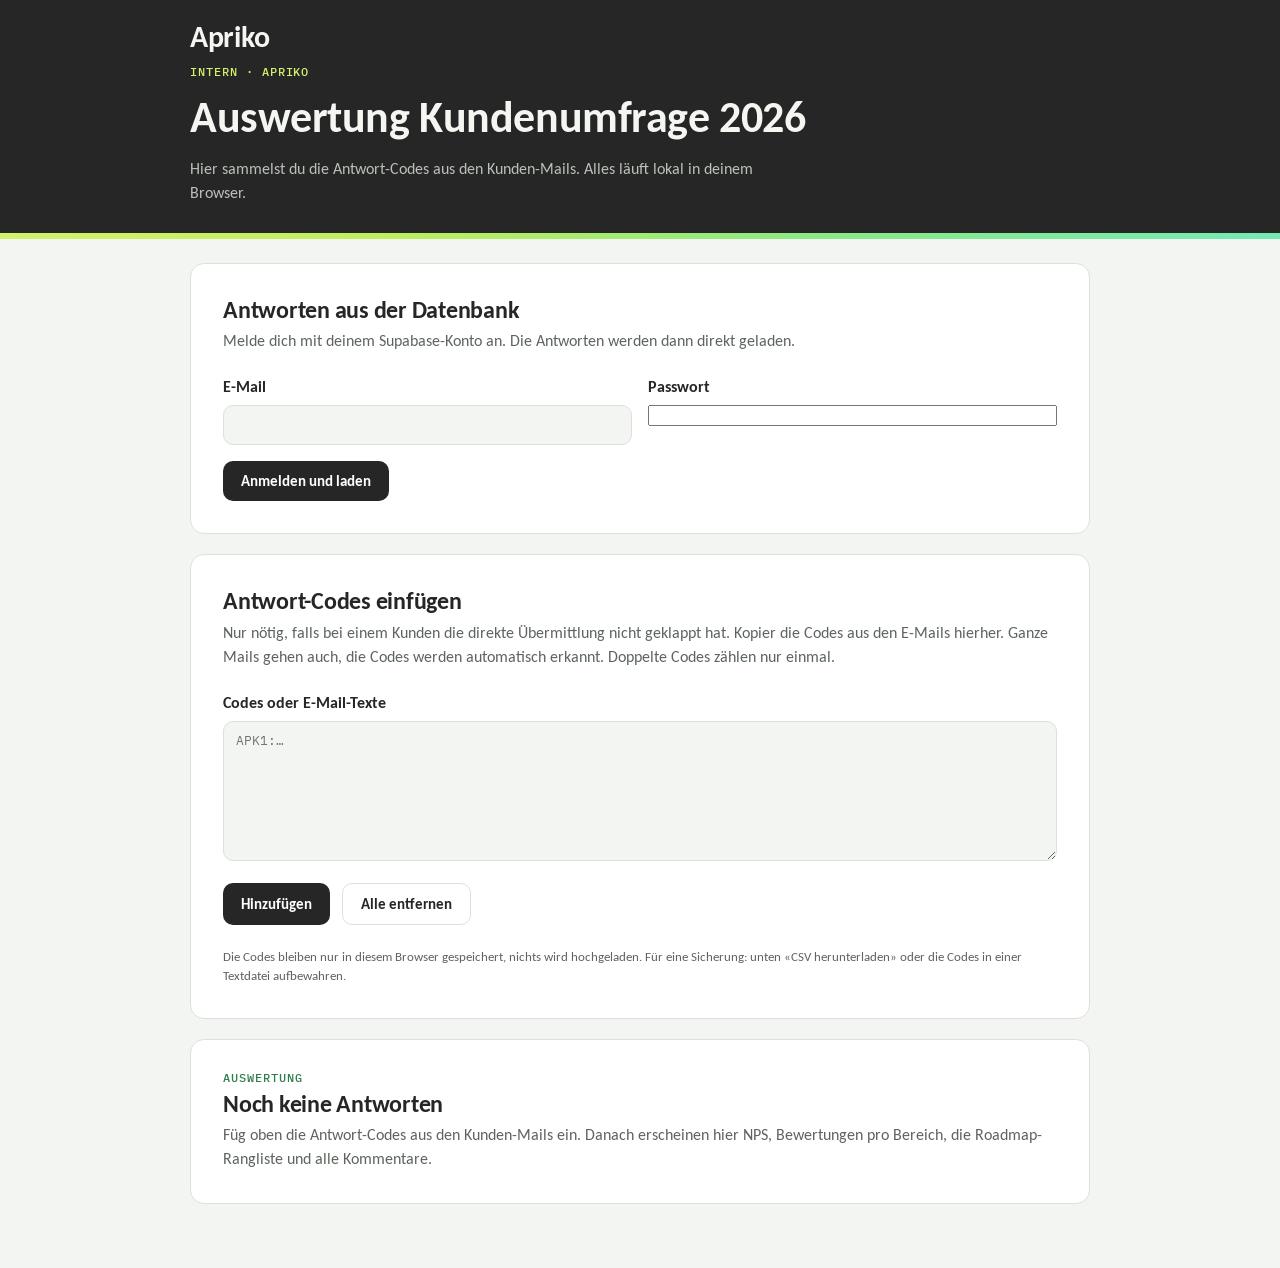
==== auswertung.html @ d64c7915 "Add files via upload" ====
<!doctype html>
<html lang="de-CH">
<head>
<meta charset="utf-8">
<meta name="viewport" content="width=device-width,initial-scale=1,viewport-fit=cover">
<meta name="robots" content="noindex">
<title>Auswertung Kundenumfrage 2026</title>
<link rel="preconnect" href="https://fonts.googleapis.com">
<link rel="stylesheet" href="https://fonts.googleapis.com/css2?family=Carlito:wght@400;700&family=IBM+Plex+Mono:wght@500&display=swap">
<link rel="stylesheet" href="style.css">
<style>
table.answers td{vertical-align:middle}
table.answers td.act{white-space:nowrap;text-align:right}
.btn.small{padding:5px 10px;font-size:13px}
.confirm{font-size:13px}
</style>
</head>
<body>
  <header class="brandbar"><div class="inner">
    <img class="logo" src="logo.png" alt="Apriko" onerror="this.hidden=true;this.nextElementSibling.hidden=false"><span class="wordmark" hidden>Apriko</span>
    <span class="eyebrow">Intern · Apriko</span>
    <h1>Auswertung Kundenumfrage 2026</h1>
    <p>Hier sammelst du die Antwort-Codes aus den Kunden-Mails. Alles läuft lokal in deinem Browser.</p>
  </div></header>
<div class="wrap">
  <div class="panel" id="dbPanel">
    <div class="panel-head"><h2>Antworten aus der Datenbank</h2>
      <p class="muted" id="dbHint">Melde dich mit deinem Supabase-Konto an. Die Antworten werden dann direkt geladen.</p></div>
    <form id="loginForm" class="grid2" autocomplete="on">
      <div class="field"><label for="lmail">E-Mail</label><input type="email" id="lmail" autocomplete="username" required></div>
      <div class="field"><label for="lpass">Passwort</label><input type="password" id="lpass" autocomplete="current-password" required></div>
      <div class="nav" style="justify-content:flex-start;grid-column:1/-1"><button type="submit" class="btn primary" id="loginBtn">Anmelden und laden</button><span class="note" id="dbInfo"></span></div>
    </form>
    <div class="nav" id="dbBar" style="justify-content:flex-start" hidden><button type="button" class="btn primary" id="dbReload">Neu laden</button><button type="button" class="btn ghost" id="dbLogout">Abmelden</button><span class="note" id="dbInfo2"></span></div>
  </div>
  <div class="panel">
    <div class="panel-head"><h2>Antwort-Codes einfügen</h2>
      <p class="muted">Nur nötig, falls bei einem Kunden die direkte Übermittlung nicht geklappt hat. Kopier die Codes aus den E-Mails hierher. Ganze Mails gehen auch, die Codes werden automatisch erkannt. Doppelte Codes zählen nur einmal.</p></div>
    <div class="field"><label for="codes">Codes oder E-Mail-Texte</label><textarea id="codes" style="min-height:140px;font-family:var(--f-mono);font-size:13px" placeholder="APK1:…"></textarea></div>
    <div class="nav" style="justify-content:flex-start"><button type="button" class="btn primary" id="addCodes">Hinzufügen</button><button type="button" class="btn ghost" id="clearCodes">Alle entfernen</button><span class="note" id="fileInfo"></span></div>
    <div id="confirmClear" class="msg err" hidden><b>Alle gespeicherten Codes aus diesem Browser entfernen?</b><div class="nav" style="justify-content:flex-start"><button type="button" class="btn primary" id="clearYes">Ja, entfernen</button><button type="button" class="btn ghost" id="clearNo">Abbrechen</button></div></div>
    <p class="note">Die Codes bleiben nur in diesem Browser gespeichert, nichts wird hochgeladen. Für eine Sicherung: unten «CSV herunterladen» oder die Codes in einer Textdatei aufbewahren.</p>
  </div>
  <section id="results" class="wrap"></section>
</div>
<script src="code.js"></script>
<script src="fragen.js"></script>
<script>
(function(){
"use strict";
const esc = s => String(s==null?"":s).replace(/[&<>"]/g,c=>({"&":"&amp;","<":"&lt;",">":"&gt;",'"':"&quot;"}[c]));
/* ---------- Auswertung (nur Inhaber) ---------- */
const results = document.getElementById("results");
function avg(arr){ const v = arr.filter(x=>x!=null&&x!=="na"&&x!=="").map(Number); return v.length? v.reduce((a,b)=>a+b,0)/v.length : null; }
function color(v,max){ const r=v/max; return r>=.75?"var(--good)":r>=.55?"var(--warn)":"var(--bad)"; }
let latest = [];
function renderResults(){
  const R = latest, n = R.length;
  if(!n){ results.innerHTML = `<div class="panel"><div class="panel-head"><span class="eyebrow">Auswertung</span><h2>Noch keine Antworten</h2><p class="muted">Füg oben die Antwort-Codes aus den Kunden-Mails ein. Danach erscheinen hier NPS, Bewertungen pro Bereich, die Roadmap-Rangliste und alle Kommentare.</p></div></div>`; return; }
  const nps = R.map(r=>r.answers.nps).filter(x=>x!=null).map(Number);
  const pro = nps.filter(x=>x>=9).length, det = nps.filter(x=>x<=6).length;
  const npsScore = nps.length? Math.round((pro-det)/nps.length*100) : null;
  const gt = avg(R.map(r=>r.answers.g_total));
  const cb = R.filter(r=>r.answers.callback).length;
  let html = `<div class="kpis">
    <div class="kpi"><span>Antworten</span><b>${n}</b></div>
    <div class="kpi"><span>NPS (−100 bis +100)</span><b>${npsScore==null?'–':(npsScore>0?'+':'')+npsScore}</b></div>
    <div class="kpi"><span>Gesamtzufriedenheit Ø</span><b>${gt==null?'–':gt.toFixed(1)}</b></div>
    <div class="kpi"><span>Gesprächswunsch</span><b>${cb}</b></div></div>`;
  SECTIONS.filter(s=>s.items).forEach(s=>{
    html += `<div class="panel"><div class="panel-head"><span class="eyebrow">Bewertung 1–5</span><h2>${esc(s.title)}</h2></div><div>`;
    s.items.forEach(([k,l])=>{ const vals = R.map(r=>r.answers[k]); const a = avg(vals); const cnt = vals.filter(x=>x&&x!=="na").length;
      html += `<div class="hbar"><span>${esc(l)} <span class="muted">(${cnt})</span></span><span class="track"><i style="width:${a?((a-1)/4*100).toFixed(0):0}%;background:${a?color(a,5):'transparent'}"></i></span><span class="v">${a==null?'–':a.toFixed(1)}</span></div>`; });
    const cs = R.filter(r=>r.answers["c_"+s.id]);
    html += `</div>${cs.length?`<div><h3>Kommentare</h3>${cs.map(r=>`<div class="comment"><div class="who">${esc(r.answers.firma||'anonym')} · ${esc(r.answers.rolle||'')}</div>${esc(r.answers["c_"+s.id])}</div>`).join("")}</div>`:''}</div>`;
  });
  // Entwicklungsfortschritt 2026
  const fs = {}; R.forEach(r=>{ const v = r.answers.g_fortschritt; if(v) fs[v]=(fs[v]||0)+1; });
  const fsN = Object.values(fs).reduce((a,b)=>a+b,0);
  const fsTxt = R.filter(r=>r.answers.g_fortschritt_txt);
  html += `<div class="panel"><div class="panel-head"><span class="eyebrow">Wahrnehmung</span><h2>Entwicklungsfortschritte 2026 bemerkt?</h2><p class="note">${fsN} Antworten</p></div><div>${
    FORTSCHRITT.map(o=>{ const c = fs[o]||0; return `<div class="hbar"><span>${esc(o)}</span><span class="track"><i style="width:${fsN?(c/fsN*100).toFixed(0):0}%;background:var(--accent)"></i></span><span class="v">${c}</span></div>`; }).join("")}</div>
    ${fsTxt.length?`<div><h3>Kommentare</h3>${fsTxt.map(r=>`<div class="comment"><div class="who">${esc(r.answers.firma||'anonym')} · ${esc(r.answers.g_fortschritt||'')}</div>${esc(r.answers.g_fortschritt_txt)}</div>`).join("")}</div>`:''}</div>`;
  // Workshop-Anmeldungen
  if(typeof WS_TERMINE!=="undefined" && WS_TERMINE.length){
    const wsDates = WS_TERMINE.slice(0, Math.max(0, WS_TERMINE.length-2));
    const reg = R.filter(r=>wsDates.includes(r.answers.ws_termin));
    const later = R.filter(r=>r.answers.ws_termin && r.answers.ws_termin===WS_TERMINE[WS_TERMINE.length-2] && wsDates.length < WS_TERMINE.length-1);
    const persons = d=>R.filter(r=>r.answers.ws_termin===d).reduce((a,r)=>a+(parseInt(r.answers.ws_anzahl,10)||1),0);
    html += `<div class="panel"><div class="panel-head"><span class="eyebrow">Workshop</span><h2>Anmeldungen KI-/API-Workshop</h2><p class="note">${reg.length} Anmeldungen · ${wsDates.reduce((a,d)=>a+persons(d),0)} Personen</p></div>
      <div class="kpis" style="grid-template-columns:repeat(${Math.max(1,wsDates.length)},1fr)">${wsDates.map(d=>`<div class="kpi"><span>${esc(d)}</span><b>${persons(d)}</b><span>Personen aus ${R.filter(r=>r.answers.ws_termin===d).length} Anmeldung(en)</span></div>`).join("")}</div>
      ${reg.length?`<div class="tablewrap"><table><thead><tr><th>Termin</th><th>Name</th><th>E-Mail</th><th>Firma</th><th>Pers.</th></tr></thead><tbody>${
        reg.map(r=>`<tr><td>${esc(r.answers.ws_termin)}</td><td>${esc(r.answers.ws_name||'')}</td><td style="user-select:all">${esc(r.answers.ws_mail||'')}</td><td>${esc(r.answers.firma||'anonym')}</td><td>${esc(r.answers.ws_anzahl||'1')}</td></tr>`).join("")}</tbody></table></div>`:'<p class="muted">Noch keine Anmeldungen.</p>'}
      ${later.length?`<div><h3>Möchten über weitere Termine informiert werden (${later.length})</h3>${later.map(r=>`<div class="comment"><div class="who">${esc(r.answers.firma||'anonym')}</div>${esc(r.answers.ws_name||'')} · ${esc(r.answers.ws_mail||'')}</div>`).join("")}</div>`:''}
      ${reg.length?`<div class="nav" style="justify-content:flex-start"><button type="button" class="btn ghost" id="wsCopy">E-Mail-Adressen kopieren</button><span class="note" id="wsNote"></span></div>`:''}</div>`;
  }
  // API-Nutzung
  const ap = {}; R.forEach(r=>{ const v = r.answers.api; if(v) ap[v]=(ap[v]||0)+1; });
  const apN = Object.values(ap).reduce((a,b)=>a+b,0);
  const apTxt = R.filter(r=>r.answers.api_txt);
  const leads = R.filter(r=>API_LEAD && r.answers.api===API_LEAD);
  if(API_OPTIONS.length) html += `<div class="panel"><div class="panel-head"><span class="eyebrow">Integrationen</span><h2>API: bekannt und genutzt?</h2><p class="note">${apN} Antworten</p></div><div>${
    API_OPTIONS.map(o=>{ const c = ap[o]||0; return `<div class="hbar"><span>${esc(o)}</span><span class="track"><i style="width:${apN?(c/apN*100).toFixed(0):0}%;background:var(--accent)"></i></span><span class="v">${c}</span></div>`; }).join("")}</div>
    ${leads.length?`<div><h3>Möchten kontaktiert werden (${leads.length})</h3>${leads.map(r=>`<div class="comment"><div class="who">${esc(r.answers.firma||'anonym')} · ${esc(r.answers.rolle||'')}</div>${esc(r.answers.api_txt||'(keine Systeme genannt)')}${r.answers.kname||r.answers.kmail?` · Kontakt: ${esc(r.answers.kname||'')} ${esc(r.answers.kmail||'')}`:''}</div>`).join("")}</div>`:''}
    ${apTxt.length?`<div><h3>Gewünschte Anbindungen</h3>${apTxt.map(r=>`<div class="comment"><div class="who">${esc(r.answers.firma||'anonym')} · ${esc(r.answers.api||'')}</div>${esc(r.answers.api_txt)}</div>`).join("")}</div>`:''}</div>`;
  // Roadmap: Platz 1 = 3, Platz 2 = 2, Platz 3 = 1 Punkt
  const score = {}, votes = {}, own = [];
  R.forEach(r=>(r.roadmap||[]).forEach(x=>{ if(x.own){ own.push({t:x.title,f:r.answers.firma,rank:x.rank}); return; }
    score[x.title]=(score[x.title]||0)+Math.max(1,4-x.rank); votes[x.title]=(votes[x.title]||0)+1; }));
  const ranked = Object.entries(score).sort((a,b)=>b[1]-a[1]); const mx = ranked.length? ranked[0][1] : 1;
  html += `<div class="panel"><div class="panel-head"><span class="eyebrow">Roadmap</span><h2>Gewünschte Themen</h2><p class="note">Punkte: Platz 1 = 3, Platz 2 = 2, Platz 3 = 1. In Klammern: Anzahl Nennungen.</p></div><div>${
    ranked.map(([t,s])=>`<div class="hbar"><span>${esc(t)} <span class="muted">(${votes[t]})</span></span><span class="track"><i style="width:${(s/mx*100).toFixed(0)}%;background:var(--accent)"></i></span><span class="v">${s}</span></div>`).join("")||'<p class="muted">Noch keine Priorisierungen.</p>'}</div>
    ${own.length?`<div><h3>Eigene Themen der Kunden</h3>${own.map(o=>`<div class="comment"><div class="who">${esc(o.f||'anonym')} · Platz ${o.rank}</div>${esc(o.t)}</div>`).join("")}</div>`:''}</div>`;
  const bi = {}; R.forEach(r=>(r.answers.bpo_interest||[]).forEach(x=>bi[x]=(bi[x]||0)+1));
  const bie = Object.entries(bi).sort((a,b)=>b[1]-a[1]);
  if(BPO_OPTIONS.length) html += `<div class="panel"><div class="panel-head"><span class="eyebrow">Potenzial</span><h2>Interesse an BPO-Leistungen</h2></div><div>${bie.map(([t,c])=>`<div class="hbar"><span>${esc(t)}</span><span class="track"><i style="width:${(c/n*100).toFixed(0)}%;background:var(--accent)"></i></span><span class="v">${c}</span></div>`).join("")||'<p class="muted">Keine Angaben.</p>'}</div></div>`;
  const txt = (k,t)=>{ const cs = R.filter(r=>r.answers[k]); return cs.length?`<div><h3>${t}</h3>${cs.map(r=>`<div class="comment"><div class="who">${esc(r.answers.firma||'anonym')} · ${esc(r.answers.rolle||'')}</div>${esc(r.answers[k])}</div>`).join("")}</div>`:''; };
  html += `<div class="panel"><div class="panel-head"><span class="eyebrow">Freitext</span><h2>Stimmen</h2></div>${txt("g_best","Was Kunden schätzen")}${txt("g_improve","Was wir verbessern sollen")}${
    cb?`<div><h3>Gesprächswünsche</h3>${R.filter(r=>r.answers.callback).map(r=>`<div class="comment"><div class="who">${esc(r.answers.firma||'anonym')}</div>${esc(r.answers.kname||'')} · ${esc(r.answers.kmail||'')}</div>`).join("")}</div>`:''}</div>`;
  // Einzelne Antworten mit Löschen
  const fmt = d=>{ try{ return new Date(d).toLocaleString("de-CH",{day:"2-digit",month:"2-digit",year:"numeric",hour:"2-digit",minute:"2-digit"}); }catch(e){ return ""; } };
  const sorted = R.map((r,i)=>({r,i})).sort((a,b)=>String(b.r._created||b.r.submittedAt||"").localeCompare(String(a.r._created||a.r.submittedAt||"")));
  html += `<div class="panel"><div class="panel-head"><span class="eyebrow">Einzelne Antworten</span><h2>Alle Antworten (${n})</h2>
    <p class="note">Tests oder Doppelte hier löschen, damit sie nicht in die Auswertung einfliessen. Gelöschte Datenbank-Antworten sind endgültig weg.</p></div>
    <div class="tablewrap"><table class="answers"><thead><tr><th>Eingegangen</th><th>Firma</th><th>Funktion</th><th>NPS</th><th>Quelle</th><th></th></tr></thead><tbody>${
    sorted.map(({r,i})=>`<tr data-i="${i}"><td>${esc(fmt(r._created||r.submittedAt))}</td><td>${esc(r.answers.firma||"anonym")}</td><td>${esc(r.answers.rolle||"")}</td><td>${esc(r.answers.nps??"")}</td><td>${r._src==="db"?"Datenbank":"Code"}</td>
      <td class="act"><button type="button" class="btn ghost small del">Löschen</button><span class="confirm" hidden>Wirklich löschen? <button type="button" class="btn primary small yes">Ja, löschen</button> <button type="button" class="btn ghost small no">Abbrechen</button></span><span class="note st"></span></td></tr>`).join("")}</tbody></table></div></div>`;
  html += `<div class="panel"><div class="panel-head"><h2>Rohdaten</h2><p class="note">Alle Antworten als CSV (Semikolon-getrennt, für Excel).</p></div>
    <div class="nav" style="justify-content:flex-start"><button type="button" class="btn primary" id="csvSave">CSV herunterladen</button><button type="button" class="btn ghost" id="csvCopy">CSV kopieren</button><span class="note" id="csvNote"></span></div></div>`;
  results.innerHTML = html;
  document.getElementById("csvCopy").onclick = async ()=>{ const note=document.getElementById("csvNote"); try{ await navigator.clipboard.writeText(toCsv()); note.textContent="CSV kopiert."; }catch(e){ note.textContent="Kopieren nicht möglich, bitte Download verwenden."; } };
  const wsc = document.getElementById("wsCopy");
  if(wsc) wsc.onclick = async ()=>{
    const wsDates = WS_TERMINE.slice(0, Math.max(0, WS_TERMINE.length-2));
    const list = latest.filter(r=>wsDates.includes(r.answers.ws_termin)).map(r=>r.answers.ws_mail).filter(Boolean);
    const txt = [...new Set(list)].join("; "), note = document.getElementById("wsNote");
    try{ await navigator.clipboard.writeText(txt); note.textContent = list.length + " Adressen kopiert (für BCC)."; }catch(e){ note.textContent = txt; }
  };
  const tb = document.querySelector("table.answers");
  if(tb) tb.onclick = async e=>{
    const tr = e.target.closest("tr[data-i]"); if(!tr) return;
    const rec = latest[+tr.dataset.i], conf = tr.querySelector(".confirm"), del = tr.querySelector(".del"), st = tr.querySelector(".st");
    if(e.target.classList.contains("del")){ del.hidden = true; conf.hidden = false; tr.querySelector(".yes").focus(); return; }
    if(e.target.classList.contains("no")){ conf.hidden = true; del.hidden = false; return; }
    if(!e.target.classList.contains("yes")) return;
    conf.hidden = true; st.textContent = "Lösche …";
    if(rec._src === "code"){
      store = store.filter(c=>c !== rec._code); persist(); await refresh(); return;
    }
    try{
      const r = await fetch(SUPABASE_URL + "/rest/v1/umfrage_antworten?id=eq." + encodeURIComponent(rec._id),
        { method:"DELETE", headers:{ "apikey": SUPABASE_KEY, "Authorization": "Bearer " + token, "Prefer":"return=representation" } });
      const gone = r.ok ? await r.json() : [];
      if(!r.ok || !gone.length) throw new Error(r.status === 401 ? "Sitzung abgelaufen, bitte neu anmelden" : "nicht gelöscht");
      dbRows = dbRows.filter(x=>x._id !== rec._id); await refresh();
    }catch(err){ st.textContent = "Fehler: " + err.message; del.hidden = false; }
  };
  document.getElementById("csvSave").onclick = ()=>{
    const blob = new Blob(["\uFEFF"+toCsv()],{type:"text/csv;charset=utf-8"});
    const a = document.createElement("a"); a.href = URL.createObjectURL(blob); a.download = "apriko-kundenumfrage-2026.csv";
    document.body.appendChild(a); a.click(); setTimeout(()=>{URL.revokeObjectURL(a.href); a.remove();},500); };
}
function toCsv(){
  const keys = ["firma","rolle","seit","ma","services"]; SECTIONS.filter(s=>s.items).forEach(s=>{ s.items.forEach(i=>keys.push(i[0])); keys.push("c_"+s.id); });
  keys.push("api","api_txt","c_bpo","bpo_interest","c_roadmap","nps","g_fortschritt","g_fortschritt_txt","g_total","g_preis","g_best","g_improve","callback","kname","kmail","ws_termin","ws_name","ws_mail","ws_anzahl");
  const q = v=>'"'+String(v==null?"":Array.isArray(v)?v.join(", "):v).replace(/"/g,'""')+'"';
  const head = keys.concat(["roadmap","eingereicht"]);
  const rows = latest.map(r=>keys.map(k=>q(r.answers[k])).concat([q((r.roadmap||[]).map(x=>x.rank+". "+x.title).join(" | ")), q(r.submittedAt)]).join(";"));
  return [head.join(";")].concat(rows).join("\r\n");
}


/* ---------- Codes verwalten ---------- */
const KEY = "apriko-umfrage-codes";
let store = [];
try{ store = JSON.parse(localStorage.getItem(KEY)||"[]"); }catch(e){ store = []; }
const persist = ()=>{ try{ localStorage.setItem(KEY, JSON.stringify(store)); }catch(e){} };
const info = document.getElementById("fileInfo");
/* ---------- Supabase ---------- */
const SUPABASE_URL = "https://doidwhwjmdqnazcullsq.supabase.co";
const SUPABASE_KEY = "sb_publishable_-CChsDaC2wuqOCF5VobHfQ_LG02deLD";
const UMFRAGE_ID = "kundenumfrage-2026";
let dbRows = [], token = null;
try{ token = sessionStorage.getItem("apriko-umfrage-token"); }catch(e){}
const dbInfo = document.getElementById("dbInfo"), dbInfo2 = document.getElementById("dbInfo2");
function showLogged(on){ document.getElementById("loginForm").hidden = on; document.getElementById("dbBar").hidden = !on; }
async function loadDb(){
  if(!token) return;
  dbInfo2.textContent = "Lade …";
  try{
    const r = await fetch(SUPABASE_URL + "/rest/v1/umfrage_antworten?select=id,created_at,firma,payload&umfrage=eq." + UMFRAGE_ID + "&order=created_at.desc&limit=5000",
      { headers:{ "apikey": SUPABASE_KEY, "Authorization": "Bearer " + token } });
    if(r.status === 401){ token = null; try{ sessionStorage.removeItem("apriko-umfrage-token"); }catch(e){} showLogged(false); dbInfo.textContent = "Sitzung abgelaufen, bitte neu anmelden."; return; }
    if(!r.ok) throw new Error(r.status);
    dbRows = (await r.json()).filter(x=>x.payload && x.payload.answers).map(x=>Object.assign({}, x.payload, {_src:"db", _id:x.id, _created:x.created_at}));
    showLogged(true);
    dbInfo2.textContent = dbRows.length + " Antworten aus der Datenbank · Stand " + new Date().toLocaleTimeString("de-CH",{hour:"2-digit",minute:"2-digit"});
    await refresh();
  }catch(e){ dbInfo2.textContent = "Laden fehlgeschlagen (" + e.message + "). Bitte «Neu laden»."; }
}
document.getElementById("loginForm").addEventListener("submit", async e=>{
  e.preventDefault(); dbInfo.textContent = "Anmelden …";
  try{
    const r = await fetch(SUPABASE_URL + "/auth/v1/token?grant_type=password", { method:"POST",
      headers:{ "apikey": SUPABASE_KEY, "Content-Type":"application/json" },
      body: JSON.stringify({ email: document.getElementById("lmail").value.trim(), password: document.getElementById("lpass").value }) });
    const j = await r.json().catch(()=>({}));
    if(!r.ok || !j.access_token){ dbInfo.textContent = "Anmeldung fehlgeschlagen: E-Mail oder Passwort falsch."; return; }
    token = j.access_token; try{ sessionStorage.setItem("apriko-umfrage-token", token); }catch(e){}
    document.getElementById("lpass").value = ""; dbInfo.textContent = "";
    await loadDb();
  }catch(err){ dbInfo.textContent = "Keine Verbindung zu Supabase."; }
});
document.getElementById("dbReload").onclick = loadDb;
document.getElementById("dbLogout").onclick = async ()=>{ token = null; dbRows = []; try{ sessionStorage.removeItem("apriko-umfrage-token"); }catch(e){} showLogged(false); await refresh(); };

async function refresh(){
  const r = await AntwortCode.extractAll(store.join("\n"));
  const seen = new Set(), all = [];
  dbRows.concat(r.items.map(x=>Object.assign({}, x.data, {_src:"code", _code:x.code}))).forEach(d=>{ const k = (d.submittedAt||"") + "|" + ((d.answers||{}).firma||""); if(!seen.has(k)){ seen.add(k); all.push(d); } });
  latest = all;
  info.textContent = r.items.length ? r.items.length + " aus Codes" : "";
  renderResults();
}
document.getElementById("addCodes").onclick = async ()=>{
  const ta = document.getElementById("codes");
  const r = await AntwortCode.extractAll(ta.value);
  let added = 0;
  r.items.forEach(x=>{ if(!store.includes(x.code)){ store.push(x.code); added++; } });
  persist();
  const dup = r.items.length - added;
  info.textContent = added + " neu" + (dup?`, ${dup} schon vorhanden`:"") + (r.bad?`, ${r.bad} unlesbar`:"") + (r.items.length||r.bad?"":" – kein Code gefunden");
  if(added){ ta.value = ""; const keep = info.textContent; await refresh(); info.textContent = keep + " · total " + latest.length; }
};
document.getElementById("clearCodes").onclick = ()=>{ document.getElementById("confirmClear").hidden = false; };
document.getElementById("clearNo").onclick = ()=>{ document.getElementById("confirmClear").hidden = true; };
document.getElementById("clearYes").onclick = async ()=>{ store = []; persist(); document.getElementById("confirmClear").hidden = true; await refresh(); };
refresh();
if(token) loadDb();
})();
</script>
</body>
</html>
---- style.css ----
/* Layout: schmale Fragebogen-Spalte mit Schrittleiste oben; Auswertung als zweite Ansicht für die Inhaberin/den Inhaber */
/* Layout: dunkler Apriko-Kopfbalken mit Markenverlauf, darunter schmale Fragebogen-Spalte */
:root{
  --bg:#F3F5F2; --surface:#FFFFFF; --ink:#262626; --muted:#5D655E; --line:#DCE2DA;
  --accent:#262626; --accent-ink:#FFFFFF; --accent-soft:#EDF8E1; --accent-text:#2F7D4E;
  --lime:#D3F16B; --mint:#89E985; --teal:#73EAB4;
  --grad:linear-gradient(90deg,#D3F16B 0%,#BEEE5C 30%,#89E985 65%,#73EAB4 100%);
  --on-grad:#262626;
  --head-bg:#262626; --head-ink:#F4F6F1; --head-muted:#B9C1B8;
  --good:#2F8F5B; --warn:#A86A00; --bad:#B4362E; --chip:#ECEFEA;
  --f-display:"Carlito", Calibri, "Segoe UI", Arial, sans-serif;
  --f-body:"Carlito", Calibri, "Segoe UI", Arial, sans-serif;
  --f-mono:"IBM Plex Mono", ui-monospace, Menlo, monospace;
  --r:10px;
}
@media (prefers-color-scheme: dark){:root:not([data-theme="light"]){
  --bg:#1B1C1B; --surface:#262626; --ink:#EEF1EC; --muted:#A3ABA2; --line:#3A3D3A;
  --accent:#BEEE5C; --accent-ink:#1B1C1B; --accent-soft:#2E3A24; --accent-text:#9BE58A;
  --head-bg:#121312; --head-ink:#F4F6F1; --head-muted:#A3ABA2;
  --good:#7FD99A; --warn:#E3A24A; --bad:#EF7A70; --chip:#303330; color-scheme:dark}}
:root[data-theme="dark"]{
  --bg:#1B1C1B; --surface:#262626; --ink:#EEF1EC; --muted:#A3ABA2; --line:#3A3D3A;
  --accent:#BEEE5C; --accent-ink:#1B1C1B; --accent-soft:#2E3A24; --accent-text:#9BE58A;
  --head-bg:#121312; --head-ink:#F4F6F1; --head-muted:#A3ABA2;
  --good:#7FD99A; --warn:#E3A24A; --bad:#EF7A70; --chip:#303330; color-scheme:dark}

*{box-sizing:border-box}
[hidden]{display:none!important}
body{background:var(--bg);color:var(--ink);font:16px/1.5 var(--f-body);
  padding-left:max(16px,env(safe-area-inset-left,0px));padding-right:max(16px,env(safe-area-inset-right,0px));padding-block:0 64px}
.wrap{max-width:760px;margin:0 auto;display:flex;flex-direction:column;gap:20px}
h1,h2,h3{font-family:var(--f-display);text-wrap:balance;margin:0;line-height:1.15}
h1{font-size:clamp(30px,5vw,44px);font-weight:700;letter-spacing:-.01em}
h2{font-size:24px;font-weight:700;letter-spacing:-.01em}
h3{font-size:16px;font-weight:700}
p{margin:0}
.muted{color:var(--muted)}
.eyebrow{font:500 12px/1 var(--f-mono);letter-spacing:.08em;text-transform:uppercase;color:var(--accent-text)}
header.top{display:flex;justify-content:space-between;align-items:flex-start;gap:16px;flex-wrap:wrap}
.top .intro{display:flex;flex-direction:column;gap:10px;max-width:560px}
.viewtabs{display:flex;gap:4px;background:var(--chip);padding:4px;border-radius:999px}
.viewtabs button{border:0;background:transparent;color:var(--muted);font:600 13px var(--f-body);padding:6px 14px;border-radius:999px;cursor:pointer}
.viewtabs button[aria-pressed="true"]{background:var(--surface);color:var(--ink);box-shadow:0 1px 2px rgba(0,0,0,.08)}

/* Schrittleiste */
.steps{display:flex;gap:6px;overflow-x:auto;padding-bottom:4px;scrollbar-width:thin}
.steps button{flex:0 0 auto;display:flex;align-items:center;gap:8px;border:1px solid var(--line);background:var(--surface);color:var(--muted);
  font:500 13px var(--f-body);padding:7px 12px;border-radius:999px;cursor:pointer}
.steps button .n{font:500 11px var(--f-mono);width:20px;height:20px;border-radius:50%;display:grid;place-items:center;background:var(--chip)}
.steps button.done .n{background:var(--good);color:#fff}
.steps button[aria-current="step"]{border-color:var(--accent);color:var(--ink)}
.steps button[aria-current="step"] .n{background:var(--accent);color:var(--accent-ink)}
.bar{height:4px;background:var(--line);border-radius:4px;overflow:hidden}
.bar i{display:block;height:100%;background:var(--accent);transition:width .3s}

.panel{background:var(--surface);border:1px solid var(--line);border-radius:14px;padding:clamp(18px,4vw,32px);display:flex;flex-direction:column;gap:22px}
.panel-head{display:flex;flex-direction:column;gap:6px}

/* Bewertungsskala */
.legend{display:grid;grid-template-columns:1fr repeat(5,44px) 44px;gap:6px;font:500 11px var(--f-mono);color:var(--muted);text-align:center;align-items:end}
.legend span:first-child{text-align:left}
.q{display:grid;grid-template-columns:1fr repeat(5,44px) 44px;gap:6px;align-items:center;padding:10px 0;border-top:1px solid var(--line)}
.q .lbl{min-width:0}
.q .lbl small{display:block;color:var(--muted);font-size:13px}
.q input{position:absolute;opacity:0;pointer-events:none}
.q label.dot{display:grid;place-items:center;height:40px;border-radius:8px;border:1px solid var(--line);cursor:pointer;font:500 14px var(--f-mono);color:var(--muted);background:var(--bg)}
.q label.dot:hover{border-color:var(--accent)}
.q input:checked+label.dot{background:var(--accent);border-color:var(--accent);color:var(--accent-ink)}
.q input:focus-visible+label.dot{outline:2px solid var(--accent);outline-offset:2px}
.q label.na{font-size:11px}
@media (max-width:620px){
  .legend{display:none}
  .q{grid-template-columns:repeat(6,1fr);row-gap:8px}
  .q .lbl{grid-column:1/-1}
  .q label.dot{height:38px}
  .scale-hint{display:block!important}
}
.scale-hint{display:none;font:500 12px var(--f-mono);color:var(--muted)}

.field{display:flex;flex-direction:column;gap:6px}
.field label,.field .label{font-weight:600}
input[type=text],input[type=email],input[type=tel],select,textarea{width:100%;font:15px var(--f-body);color:var(--ink);background:var(--bg);border:1px solid var(--line);border-radius:var(--r);padding:10px 12px}
textarea{min-height:88px;resize:vertical}
input:focus-visible,select:focus-visible,textarea:focus-visible,button:focus-visible{outline:2px solid var(--accent);outline-offset:2px}
.grid2{display:grid;grid-template-columns:1fr 1fr;gap:16px}
@media (max-width:620px){.grid2{grid-template-columns:1fr}}
.checks{display:flex;flex-wrap:wrap;gap:8px}
.checks label{display:flex;align-items:center;gap:8px;padding:8px 12px;border:1px solid var(--line);border-radius:999px;cursor:pointer;background:var(--bg);font-size:14px}
.checks input{accent-color:var(--accent)}
.checks label:has(input:checked){border-color:var(--accent);background:var(--accent-soft)}

/* NPS */
.nps{display:grid;grid-template-columns:repeat(11,1fr);gap:4px}
.nps input{position:absolute;opacity:0;pointer-events:none}
.nps label{display:grid;place-items:center;height:42px;border:1px solid var(--line);border-radius:8px;font:500 14px var(--f-mono);cursor:pointer;background:var(--bg)}
.nps input:checked+label{background:var(--accent);color:var(--accent-ink);border-color:var(--accent)}
.nps input:focus-visible+label{outline:2px solid var(--accent);outline-offset:2px}
.nps-ends{display:flex;justify-content:space-between;font-size:12px;color:var(--muted)}

/* Roadmap Board */
.board{display:grid;grid-template-columns:1fr 1fr;gap:16px}
@media (max-width:620px){.board{grid-template-columns:1fr}}
.col{display:flex;flex-direction:column;gap:10px;min-width:0}
.col-head{display:flex;justify-content:space-between;align-items:baseline;gap:8px}
.zone{min-height:220px;border:1.5px dashed var(--line);border-radius:12px;padding:10px;display:flex;flex-direction:column;gap:8px;background:var(--bg)}
.zone.prio{border-color:var(--accent);background:var(--accent-soft)}
.zone:empty::before{content:attr(data-empty);color:var(--muted);font-size:14px;padding:24px 8px;text-align:center}
.card{display:flex;align-items:center;gap:8px;background:var(--surface);border:1px solid var(--line);border-radius:10px;padding:8px 8px 8px 10px;cursor:grab;user-select:none;touch-action:none}
.card .grip{color:var(--muted);font:500 14px var(--f-mono);letter-spacing:-2px}
.card .t{flex:1;min-width:0;font-size:14px}
.card .t small{display:block;color:var(--muted);font-size:12px}
.card .rank{font:500 12px var(--f-mono);min-width:24px;height:24px;border-radius:6px;display:none;place-items:center;background:var(--chip)}
.prio .card .rank{display:grid}
.prio .card:nth-child(-n+3) .rank{background:var(--accent);color:var(--accent-ink)}
.card .own{font:500 10px var(--f-mono);text-transform:uppercase;letter-spacing:.06em;color:var(--warn)}
.ibtn{border:1px solid var(--line);background:var(--surface);color:var(--ink);width:30px;height:30px;border-radius:8px;cursor:pointer;font-size:14px;display:grid;place-items:center;flex:0 0 auto}
.ibtn:hover{border-color:var(--accent)}
.pool .card .up,.pool .card .down,.pool .card .rm{display:none}
.prio .card .add{display:none}
.sortable-ghost{opacity:.35}
.sortable-chosen{box-shadow:0 6px 18px rgba(0,0,0,.15)}
.addrow{display:flex;gap:8px}
.addrow input{flex:1;min-width:0}

.btn{border:0;border-radius:var(--r);padding:11px 18px;font:600 15px var(--f-body);cursor:pointer}
.btn.primary{background:var(--accent);color:var(--accent-ink)}
.btn.ghost{background:transparent;color:var(--ink);border:1px solid var(--line)}
.btn:disabled{opacity:.5;cursor:not-allowed}
.nav{display:flex;justify-content:space-between;gap:12px;flex-wrap:wrap}
.note{font-size:13px;color:var(--muted)}
.msg{padding:14px 16px;border-radius:var(--r);border:1px solid var(--line);background:var(--bg);display:flex;flex-direction:column;gap:10px}
.msg.ok{border-color:var(--good)}
.msg.err{border-color:var(--bad)}
.copybox{font:13px/1.45 var(--f-mono);white-space:pre-wrap;max-height:220px;overflow:auto;background:var(--surface);border:1px solid var(--line);border-radius:8px;padding:10px}

/* Auswertung */
.kpis{display:grid;grid-template-columns:repeat(4,1fr);gap:12px}
@media (max-width:620px){.kpis{grid-template-columns:repeat(2,1fr)}}
.kpi{background:var(--surface);border:1px solid var(--line);border-radius:12px;padding:14px;display:flex;flex-direction:column;gap:4px}
.kpi b{font:700 28px var(--f-display);font-variant-numeric:tabular-nums}
.kpi span{font-size:12px;color:var(--muted)}
.hbar{display:grid;grid-template-columns:minmax(0,1fr) 120px 44px;gap:10px;align-items:center;padding:6px 0;border-top:1px solid var(--line);font-size:14px}
.hbar .track{height:8px;background:var(--chip);border-radius:4px;overflow:hidden}
.hbar .track i{display:block;height:100%;border-radius:4px}
.hbar .v{font:500 13px var(--f-mono);text-align:right;font-variant-numeric:tabular-nums}
@media (max-width:480px){.hbar{grid-template-columns:minmax(0,1fr) 70px 40px}}
.comment{border-top:1px solid var(--line);padding:10px 0;font-size:14px}
.comment .who{font:500 11px var(--f-mono);color:var(--muted);text-transform:uppercase;letter-spacing:.05em}
.tablewrap{overflow-x:auto}
table{border-collapse:collapse;width:100%;font-size:13px}
th,td{text-align:left;padding:6px 8px;border-top:1px solid var(--line);white-space:nowrap}
th{font:500 11px var(--f-mono);text-transform:uppercase;color:var(--muted)}
@media (prefers-reduced-motion:reduce){*{transition:none!important}}
.ibtn:disabled{opacity:.35;cursor:not-allowed}

/* ===== Apriko-Marke ===== */
.brandbar{background:var(--head-bg);color:var(--head-ink);margin-left:calc(-1 * max(16px, env(safe-area-inset-left,0px)));margin-right:calc(-1 * max(16px, env(safe-area-inset-right,0px)));padding-left:max(16px, env(safe-area-inset-left,0px));padding-right:max(16px, env(safe-area-inset-right,0px));position:relative}
.brandbar::after{content:"";position:absolute;left:0;right:0;bottom:0;height:6px;background:var(--grad)}
.brandbar .inner{max-width:760px;margin:0 auto;padding-block:22px 34px;display:flex;flex-direction:column;gap:14px}
.brandbar .logo{height:34px;width:auto;align-self:flex-start}
.brandbar .wordmark{font:700 30px/1 var(--f-display);letter-spacing:-.01em;color:var(--head-ink)}
.brandbar .wordmark span{background:var(--grad);-webkit-background-clip:text;background-clip:text;color:transparent}
.brandbar h1{color:var(--head-ink)}
.brandbar p{color:var(--head-muted);max-width:600px}
.brandbar .eyebrow{color:var(--lime)}
body > .wrap{padding-top:24px}
.bar i{background:var(--grad)}
.btn.primary{background:var(--accent);color:var(--accent-ink)}
.btn.primary:hover{filter:brightness(1.1)}
.q input:checked+label.dot,.nps input:checked+label{background:var(--grad);border-color:transparent;color:var(--on-grad);font-weight:700}
.steps button[aria-current="step"]{border-color:var(--ink)}
.steps button[aria-current="step"] .n{background:var(--grad);color:var(--on-grad)}
.steps button.done .n{background:var(--good);color:#fff}
.checks label:has(input:checked){border-color:var(--good);background:var(--accent-soft)}
.checks input{accent-color:var(--good)}
.zone.prio{border-color:var(--good);background:var(--accent-soft)}
.prio .card:nth-child(-n+3) .rank{background:var(--grad);color:var(--on-grad)}
.hbar .track i[style*="var(--accent)"]{background:var(--grad)!important}
.msg.ok{border-color:var(--good)}
input:focus-visible,select:focus-visible,textarea:focus-visible,button:focus-visible,a:focus-visible{outline:2px solid var(--good);outline-offset:2px}
.card .t{overflow-wrap:anywhere}

/* ===== Responsiv: Breiten-Fixes ===== */
html,body{margin:0}
html{overflow-x:hidden}               /* Sicherheitsnetz gegen 1-px-Überstände */
.wrap{width:100%;min-width:0}
.wrap > *, .panel > *, .col, .field, .grid2 > *{min-width:0}
.steps{max-width:100%;scrollbar-width:none}
.steps::-webkit-scrollbar{display:none}
/* Kopfbalken: volle Breite ohne negative Ränder */
.brandbar{margin-left:calc(-1 * max(16px, env(safe-area-inset-left,0px)));margin-right:calc(-1 * max(16px, env(safe-area-inset-right,0px)));width:auto}
@media (max-width:620px){
  .panel{padding:18px 14px}
  .nps{grid-template-columns:repeat(6,1fr)}
  .nps label{height:40px}
  .nps-ends{flex-direction:column;gap:2px}
  .q{grid-template-columns:repeat(6,minmax(0,1fr))}
  .q label.dot{height:40px;font-size:13px}
  .card{padding:8px 6px 8px 8px;gap:6px}
  .ibtn{width:34px;height:34px}
  .nav .btn{flex:1}
  .addrow{flex-direction:column}
  h1{font-size:28px}
  .hbar{grid-template-columns:minmax(0,1fr) 64px 36px}
}
.card .t{overflow-wrap:break-word;hyphens:auto;-webkit-hyphens:auto}
@media (max-width:620px){
  .card .grip{display:none}
  .card .t{font-size:14px}
  .card .t small{font-size:12px}
}

/* ===== Schrittleiste: nie abschneiden ===== */
.steps{flex-wrap:wrap;overflow:visible;padding-bottom:0}
@media (max-width:620px){
  .steps{gap:4px;flex-wrap:nowrap;justify-content:space-between}
  .steps button{padding:6px;gap:0;flex:0 0 auto}
  .steps button .lbl{display:none}
  .steps button[aria-current="step"]{border-width:2px}
}
@media (max-width:359px){ .steps{flex-wrap:wrap;justify-content:flex-start} }

/* ===== Schrittleiste Desktop: eine Zeile, gleichmässig verteilt ===== */
.wrap{max-width:900px}
.brandbar .inner{max-width:900px}
@media (min-width:621px){
  .steps{flex-wrap:nowrap;gap:6px}
  .steps button{flex:1 1 auto;min-width:0;justify-content:center;padding:7px 10px;gap:6px}
  .steps button .n{flex:0 0 auto}
  .steps button .lbl{min-width:0;overflow:hidden;text-overflow:ellipsis;white-space:nowrap}
}
@media (min-width:621px) and (max-width:899px){
  .steps button{flex:0 0 auto;padding:6px}
  .steps button .lbl{display:none}
  .steps button[aria-current="step"]{flex:1 1 auto;padding:6px 10px}
  .steps button[aria-current="step"] .lbl{display:inline}
}

/* ===== Startbildschirm & Workshop ===== */
.intro-screen{background:var(--surface);border:1px solid var(--line);border-radius:14px;padding:clamp(18px,4vw,32px);display:flex;flex-direction:column;gap:22px}
.intro-head{display:flex;flex-direction:column;gap:8px}
.intro-head h2{font-size:clamp(24px,4vw,30px)}
.intro-cards{display:grid;grid-template-columns:1fr 1fr;gap:16px}
@media (max-width:620px){.intro-cards{grid-template-columns:1fr}}
.intro-card{position:relative;border:1px solid var(--line);border-radius:12px;padding:18px 18px 18px 18px;display:flex;flex-direction:column;gap:8px;background:var(--bg);min-width:0}
.intro-card.ws{border-color:transparent;background:linear-gradient(var(--bg),var(--bg)) padding-box,var(--grad) border-box;border:2px solid transparent}
.intro-card .num{width:28px;height:28px;border-radius:50%;display:grid;place-items:center;font:700 14px var(--f-mono);background:var(--grad);color:var(--on-grad)}
.intro-card h3{font-size:17px}
.intro-card p{color:var(--muted);font-size:15px}
.ws-dates{display:flex;flex-wrap:wrap;gap:8px}
.ws-date{font:600 13px var(--f-body);padding:6px 10px;border-radius:999px;background:var(--accent-soft);color:var(--accent-text);border:1px solid var(--line)}
.ws-sum{margin-top:6px}
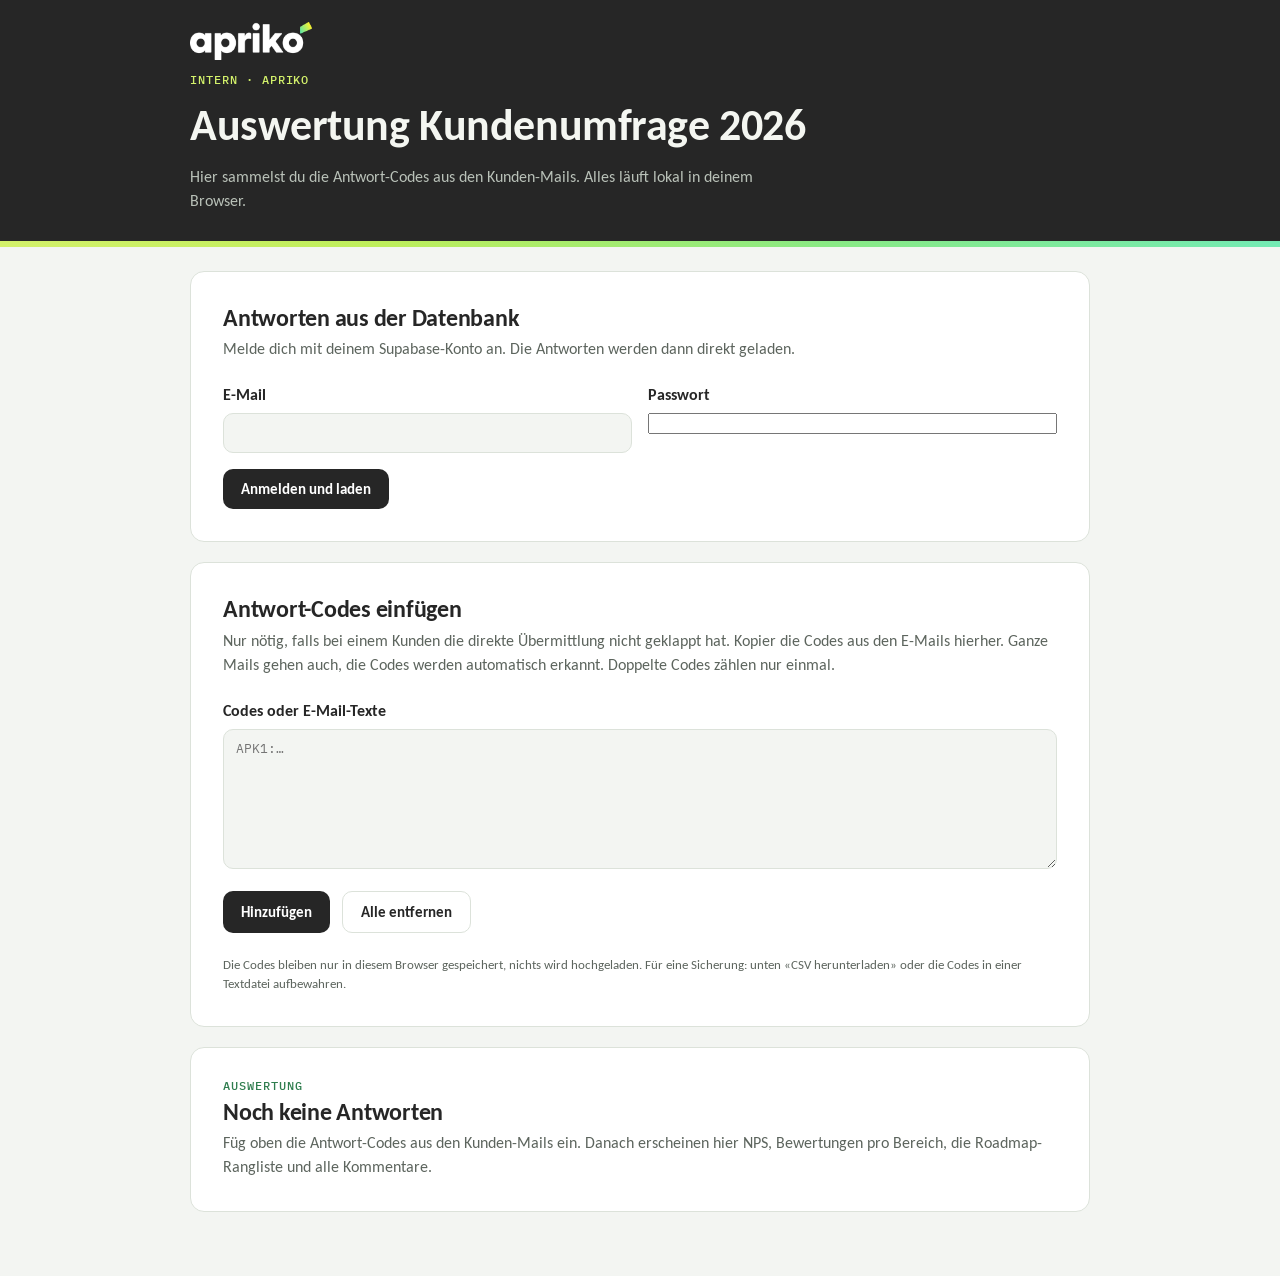
==== commit 7f185b7c: "Add files via upload" ====
--- a/auswertung.html
+++ b/auswertung.html
@@ -7,12 +7,16 @@
 <title>Auswertung Kundenumfrage 2026</title>
 <link rel="preconnect" href="https://fonts.googleapis.com">
 <link rel="stylesheet" href="https://fonts.googleapis.com/css2?family=Carlito:wght@400;700&family=IBM+Plex+Mono:wght@500&display=swap">
+<link rel="icon" type="image/png" href="icon.png">
 <link rel="stylesheet" href="style.css">
 <style>
 table.answers td{vertical-align:middle}
 table.answers td.act{white-space:nowrap;text-align:right}
 .btn.small{padding:5px 10px;font-size:13px}
 .confirm{font-size:13px}
+.hbar:has(.pct){grid-template-columns:minmax(0,1fr) 120px 40px 48px}
+.hbar .pct{color:var(--muted)}
+@media (max-width:480px){.hbar:has(.pct){grid-template-columns:minmax(0,1fr) 60px 34px 42px}}
 </style>
 </head>
 <body>
@@ -55,8 +59,9 @@
 function color(v,max){ const r=v/max; return r>=.75?"var(--good)":r>=.55?"var(--warn)":"var(--bad)"; }
 let latest = [];
 function renderResults(){
-  const R = latest, n = R.length;
-  if(!n){ results.innerHTML = `<div class="panel"><div class="panel-head"><span class="eyebrow">Auswertung</span><h2>Noch keine Antworten</h2><p class="muted">Füg oben die Antwort-Codes aus den Kunden-Mails ein. Danach erscheinen hier NPS, Bewertungen pro Bereich, die Roadmap-Rangliste und alle Kommentare.</p></div></div>`; return; }
+  const ALL = latest;                                   // inkl. Neukunden-Workshop-Anmeldungen
+  const R = ALL.filter(r=>r.kind!=="workshop"), n = R.length;   // nur Umfrage-Antworten
+  if(!ALL.length){ results.innerHTML = `<div class="panel"><div class="panel-head"><span class="eyebrow">Auswertung</span><h2>Noch keine Antworten</h2><p class="muted">Füg oben die Antwort-Codes aus den Kunden-Mails ein. Danach erscheinen hier NPS, Bewertungen pro Bereich, die Roadmap-Rangliste und alle Kommentare.</p></div></div>`; return; }
   const nps = R.map(r=>r.answers.nps).filter(x=>x!=null).map(Number);
   const pro = nps.filter(x=>x>=9).length, det = nps.filter(x=>x<=6).length;
   const npsScore = nps.length? Math.round((pro-det)/nps.length*100) : null;
@@ -65,12 +70,12 @@
   let html = `<div class="kpis">
     <div class="kpi"><span>Antworten</span><b>${n}</b></div>
     <div class="kpi"><span>NPS (−100 bis +100)</span><b>${npsScore==null?'–':(npsScore>0?'+':'')+npsScore}</b></div>
-    <div class="kpi"><span>Gesamtzufriedenheit Ø</span><b>${gt==null?'–':gt.toFixed(1)}</b></div>
+    <div class="kpi"><span>Gesamtzufriedenheit Ø (1–6)</span><b>${gt==null?'–':gt.toFixed(1)}</b></div>
     <div class="kpi"><span>Gesprächswunsch</span><b>${cb}</b></div></div>`;
   SECTIONS.filter(s=>s.items).forEach(s=>{
-    html += `<div class="panel"><div class="panel-head"><span class="eyebrow">Bewertung 1–5</span><h2>${esc(s.title)}</h2></div><div>`;
-    s.items.forEach(([k,l])=>{ const vals = R.map(r=>r.answers[k]); const a = avg(vals); const cnt = vals.filter(x=>x&&x!=="na").length;
-      html += `<div class="hbar"><span>${esc(l)} <span class="muted">(${cnt})</span></span><span class="track"><i style="width:${a?((a-1)/4*100).toFixed(0):0}%;background:${a?color(a,5):'transparent'}"></i></span><span class="v">${a==null?'–':a.toFixed(1)}</span></div>`; });
+    html += `<div class="panel"><div class="panel-head"><span class="eyebrow">Bewertung 1–6 · Ø und Anteil zufrieden (4–6)</span><h2>${esc(s.title)}</h2></div><div>`;
+    s.items.forEach(([k,l])=>{ const vals = R.map(r=>r.answers[k]); const a = avg(vals); const valid = vals.filter(x=>x&&x!=="na"); const cnt = valid.length; const happy = cnt ? Math.round(valid.filter(x=>Number(x)>=4).length/cnt*100) : null;
+      html += `<div class="hbar"><span>${esc(l)} <span class="muted">(${cnt})</span></span><span class="track"><i style="width:${a?((a-1)/5*100).toFixed(0):0}%;background:${a?color(a,6):'transparent'}"></i></span><span class="v">${a==null?'–':a.toFixed(1)}</span><span class="v pct">${happy==null?'':happy+' %'}</span></div>`; });
     const cs = R.filter(r=>r.answers["c_"+s.id]);
     html += `</div>${cs.length?`<div><h3>Kommentare</h3>${cs.map(r=>`<div class="comment"><div class="who">${esc(r.answers.firma||'anonym')} · ${esc(r.answers.rolle||'')}</div>${esc(r.answers["c_"+s.id])}</div>`).join("")}</div>`:''}</div>`;
   });
@@ -81,16 +86,29 @@
   html += `<div class="panel"><div class="panel-head"><span class="eyebrow">Wahrnehmung</span><h2>Entwicklungsfortschritte 2026 bemerkt?</h2><p class="note">${fsN} Antworten</p></div><div>${
     FORTSCHRITT.map(o=>{ const c = fs[o]||0; return `<div class="hbar"><span>${esc(o)}</span><span class="track"><i style="width:${fsN?(c/fsN*100).toFixed(0):0}%;background:var(--accent)"></i></span><span class="v">${c}</span></div>`; }).join("")}</div>
     ${fsTxt.length?`<div><h3>Kommentare</h3>${fsTxt.map(r=>`<div class="comment"><div class="who">${esc(r.answers.firma||'anonym')} · ${esc(r.answers.g_fortschritt||'')}</div>${esc(r.answers.g_fortschritt_txt)}</div>`).join("")}</div>`:''}</div>`;
+  // Tendenz 2026 (Software / BPO)
+  if(typeof TENDENZ!=="undefined" && TENDENZ.length){
+    const block = (key,label)=>{
+      const c = {}; R.forEach(r=>{ const v = r.answers[key]; if(v) c[v]=(c[v]||0)+1; });
+      const n = Object.values(c).reduce((a,b)=>a+b,0); if(!n) return `<div><h3>${label}</h3><p class="muted">Noch keine Antworten.</p></div>`;
+      const pos = (c[TENDENZ[0]]||0)+(c[TENDENZ[1]]||0), neg = (c[TENDENZ[3]]||0)+(c[TENDENZ[4]]||0), rated = n-(c[TENDENZ[5]]||0);
+      const saldo = rated ? Math.round((pos-neg)/rated*100) : 0;
+      const col = i => i<2 ? "var(--good)" : i===2 ? "var(--muted)" : i<5 ? "var(--bad)" : "var(--line)";
+      return `<div><h3>${label} <span class="muted" style="font-weight:400">· Saldo ${saldo>0?'+':''}${saldo} (besser minus schlechter, in %)</span></h3>${
+        TENDENZ.map((o,i)=>{ const k = c[o]||0; return `<div class="hbar"><span>${esc(o)}</span><span class="track"><i style="width:${(k/n*100).toFixed(0)}%;background:${col(i)}"></i></span><span class="v">${k}</span></div>`; }).join("")}</div>`;
+    };
+    html += `<div class="panel"><div class="panel-head"><span class="eyebrow">Entwicklung</span><h2>Tendenz 2026: besser oder schlechter?</h2></div>${block("trend_sw","Software")}${block("trend_bpo","BPO")}</div>`;
+  }
   // Workshop-Anmeldungen
   if(typeof WS_TERMINE!=="undefined" && WS_TERMINE.length){
     const wsDates = WS_TERMINE.slice(0, Math.max(0, WS_TERMINE.length-2));
-    const reg = R.filter(r=>wsDates.includes(r.answers.ws_termin));
-    const later = R.filter(r=>r.answers.ws_termin && r.answers.ws_termin===WS_TERMINE[WS_TERMINE.length-2] && wsDates.length < WS_TERMINE.length-1);
-    const persons = d=>R.filter(r=>r.answers.ws_termin===d).reduce((a,r)=>a+(parseInt(r.answers.ws_anzahl,10)||1),0);
-    html += `<div class="panel"><div class="panel-head"><span class="eyebrow">Workshop</span><h2>Anmeldungen KI-/API-Workshop</h2><p class="note">${reg.length} Anmeldungen · ${wsDates.reduce((a,d)=>a+persons(d),0)} Personen</p></div>
-      <div class="kpis" style="grid-template-columns:repeat(${Math.max(1,wsDates.length)},1fr)">${wsDates.map(d=>`<div class="kpi"><span>${esc(d)}</span><b>${persons(d)}</b><span>Personen aus ${R.filter(r=>r.answers.ws_termin===d).length} Anmeldung(en)</span></div>`).join("")}</div>
-      ${reg.length?`<div class="tablewrap"><table><thead><tr><th>Termin</th><th>Name</th><th>E-Mail</th><th>Firma</th><th>Pers.</th></tr></thead><tbody>${
-        reg.map(r=>`<tr><td>${esc(r.answers.ws_termin)}</td><td>${esc(r.answers.ws_name||'')}</td><td style="user-select:all">${esc(r.answers.ws_mail||'')}</td><td>${esc(r.answers.firma||'anonym')}</td><td>${esc(r.answers.ws_anzahl||'1')}</td></tr>`).join("")}</tbody></table></div>`:'<p class="muted">Noch keine Anmeldungen.</p>'}
+    const reg = ALL.filter(r=>wsDates.includes(r.answers.ws_termin));
+    const later = ALL.filter(r=>r.answers.ws_termin && r.answers.ws_termin===WS_TERMINE[WS_TERMINE.length-2] && wsDates.length < WS_TERMINE.length-1);
+    const regs = d=>ALL.filter(r=>r.answers.ws_termin===d).length;
+    html += `<div class="panel"><div class="panel-head"><span class="eyebrow">Workshop</span><h2>Anmeldungen Workshop «${esc(typeof T==="function"?T("ws_titel","Die Zukunft ist heute."):"Die Zukunft ist heute.")}»</h2><p class="note">${reg.length} Anmeldungen (${reg.filter(r=>r.kind==="workshop").length} Neukunden) · online via Microsoft Teams</p></div>
+      <div class="kpis" style="grid-template-columns:repeat(${Math.max(1,wsDates.length)},1fr)">${wsDates.map(d=>`<div class="kpi"><span>${esc(d)}</span><b>${regs(d)}</b><span>Anmeldung(en)</span></div>`).join("")}</div>
+      ${reg.length?`<div class="tablewrap"><table><thead><tr><th>Termin</th><th>Name</th><th>E-Mail</th><th>Firma</th><th>Herkunft</th></tr></thead><tbody>${
+        reg.map(r=>`<tr><td>${esc(r.answers.ws_termin)}</td><td>${esc(r.answers.ws_name||'')}</td><td style="user-select:all">${esc(r.answers.ws_mail||'')}</td><td>${esc(r.answers.firma||'anonym')}</td><td>${r.kind==="workshop"?'<span class="ws-date">Neukunde</span>':'Umfrage'}</td></tr>`).join("")}</tbody></table></div>`:'<p class="muted">Noch keine Anmeldungen.</p>'}
       ${later.length?`<div><h3>Möchten über weitere Termine informiert werden (${later.length})</h3>${later.map(r=>`<div class="comment"><div class="who">${esc(r.answers.firma||'anonym')}</div>${esc(r.answers.ws_name||'')} · ${esc(r.answers.ws_mail||'')}</div>`).join("")}</div>`:''}
       ${reg.length?`<div class="nav" style="justify-content:flex-start"><button type="button" class="btn ghost" id="wsCopy">E-Mail-Adressen kopieren</button><span class="note" id="wsNote"></span></div>`:''}</div>`;
   }
@@ -103,6 +121,15 @@
     API_OPTIONS.map(o=>{ const c = ap[o]||0; return `<div class="hbar"><span>${esc(o)}</span><span class="track"><i style="width:${apN?(c/apN*100).toFixed(0):0}%;background:var(--accent)"></i></span><span class="v">${c}</span></div>`; }).join("")}</div>
     ${leads.length?`<div><h3>Möchten kontaktiert werden (${leads.length})</h3>${leads.map(r=>`<div class="comment"><div class="who">${esc(r.answers.firma||'anonym')} · ${esc(r.answers.rolle||'')}</div>${esc(r.answers.api_txt||'(keine Systeme genannt)')}${r.answers.kname||r.answers.kmail?` · Kontakt: ${esc(r.answers.kname||'')} ${esc(r.answers.kmail||'')}`:''}</div>`).join("")}</div>`:''}
     ${apTxt.length?`<div><h3>Gewünschte Anbindungen</h3>${apTxt.map(r=>`<div class="comment"><div class="who">${esc(r.answers.firma||'anonym')} · ${esc(r.answers.api||'')}</div>${esc(r.answers.api_txt)}</div>`).join("")}</div>`:''}</div>`;
+  // Eigene Lösungen (Insellösungen)
+  if(typeof INSEL_OPTIONS!=="undefined" && INSEL_OPTIONS.length){
+    const il = {}; R.forEach(r=>{ const v = r.answers.insel; if(v) il[v]=(il[v]||0)+1; });
+    const ilN = Object.values(il).reduce((a,b)=>a+b,0);
+    const ilTxt = R.filter(r=>r.answers.insel_txt);
+    html += `<div class="panel"><div class="panel-head"><span class="eyebrow">Integrationspotenzial</span><h2>Eigene Apps, Formulare, Excel-Listen</h2><p class="note">${ilN} Antworten · noch nicht mit Apriko verbunden</p></div><div>${
+      INSEL_OPTIONS.map(o=>{ const c = il[o]||0; return `<div class="hbar"><span>${esc(o)}</span><span class="track"><i style="width:${ilN?(c/ilN*100).toFixed(0):0}%;background:var(--accent)"></i></span><span class="v">${c}</span></div>`; }).join("")}</div>
+      ${ilTxt.length?`<div><h3>Genannte Lösungen</h3>${ilTxt.map(r=>`<div class="comment"><div class="who">${esc(r.answers.firma||'anonym')} · ${esc(r.answers.rolle||'')}${r.answers.ws_termin&&WS_TERMINE.slice(0,Math.max(0,WS_TERMINE.length-2)).includes(r.answers.ws_termin)?' · Workshop: '+esc(r.answers.ws_termin):''}</div>${esc(r.answers.insel_txt)}</div>`).join("")}</div>`:''}</div>`;
+  }
   // Roadmap: Platz 1 = 3, Platz 2 = 2, Platz 3 = 1 Punkt
   const score = {}, votes = {}, own = [];
   R.forEach(r=>(r.roadmap||[]).forEach(x=>{ if(x.own){ own.push({t:x.title,f:r.answers.firma,rank:x.rank}); return; }
@@ -119,11 +146,11 @@
     cb?`<div><h3>Gesprächswünsche</h3>${R.filter(r=>r.answers.callback).map(r=>`<div class="comment"><div class="who">${esc(r.answers.firma||'anonym')}</div>${esc(r.answers.kname||'')} · ${esc(r.answers.kmail||'')}</div>`).join("")}</div>`:''}</div>`;
   // Einzelne Antworten mit Löschen
   const fmt = d=>{ try{ return new Date(d).toLocaleString("de-CH",{day:"2-digit",month:"2-digit",year:"numeric",hour:"2-digit",minute:"2-digit"}); }catch(e){ return ""; } };
-  const sorted = R.map((r,i)=>({r,i})).sort((a,b)=>String(b.r._created||b.r.submittedAt||"").localeCompare(String(a.r._created||a.r.submittedAt||"")));
-  html += `<div class="panel"><div class="panel-head"><span class="eyebrow">Einzelne Antworten</span><h2>Alle Antworten (${n})</h2>
+  const sorted = ALL.map((r,i)=>({r,i})).sort((a,b)=>String(b.r._created||b.r.submittedAt||"").localeCompare(String(a.r._created||a.r.submittedAt||"")));
+  html += `<div class="panel"><div class="panel-head"><span class="eyebrow">Einzelne Antworten</span><h2>Alle Einträge (${ALL.length})</h2>
     <p class="note">Tests oder Doppelte hier löschen, damit sie nicht in die Auswertung einfliessen. Gelöschte Datenbank-Antworten sind endgültig weg.</p></div>
     <div class="tablewrap"><table class="answers"><thead><tr><th>Eingegangen</th><th>Firma</th><th>Funktion</th><th>NPS</th><th>Quelle</th><th></th></tr></thead><tbody>${
-    sorted.map(({r,i})=>`<tr data-i="${i}"><td>${esc(fmt(r._created||r.submittedAt))}</td><td>${esc(r.answers.firma||"anonym")}</td><td>${esc(r.answers.rolle||"")}</td><td>${esc(r.answers.nps??"")}</td><td>${r._src==="db"?"Datenbank":"Code"}</td>
+    sorted.map(({r,i})=>`<tr data-i="${i}"><td>${esc(fmt(r._created||r.submittedAt))}</td><td>${esc(r.answers.firma||"anonym")}</td><td>${esc(r.answers.rolle||"")}</td><td>${esc(r.answers.nps??"")}</td><td>${r.kind==="workshop"?"Neukunden-Einladung":(r._src==="db"?"Umfrage":"Umfrage (Code)")}</td>
       <td class="act"><button type="button" class="btn ghost small del">Löschen</button><span class="confirm" hidden>Wirklich löschen? <button type="button" class="btn primary small yes">Ja, löschen</button> <button type="button" class="btn ghost small no">Abbrechen</button></span><span class="note st"></span></td></tr>`).join("")}</tbody></table></div></div>`;
   html += `<div class="panel"><div class="panel-head"><h2>Rohdaten</h2><p class="note">Alle Antworten als CSV (Semikolon-getrennt, für Excel).</p></div>
     <div class="nav" style="justify-content:flex-start"><button type="button" class="btn primary" id="csvSave">CSV herunterladen</button><button type="button" class="btn ghost" id="csvCopy">CSV kopieren</button><span class="note" id="csvNote"></span></div></div>`;
@@ -132,7 +159,7 @@
   const wsc = document.getElementById("wsCopy");
   if(wsc) wsc.onclick = async ()=>{
     const wsDates = WS_TERMINE.slice(0, Math.max(0, WS_TERMINE.length-2));
-    const list = latest.filter(r=>wsDates.includes(r.answers.ws_termin)).map(r=>r.answers.ws_mail).filter(Boolean);
+    const list = latest.filter(r=>r && wsDates.includes(r.answers.ws_termin)).map(r=>r.answers.ws_mail).filter(Boolean);
     const txt = [...new Set(list)].join("; "), note = document.getElementById("wsNote");
     try{ await navigator.clipboard.writeText(txt); note.textContent = list.length + " Adressen kopiert (für BCC)."; }catch(e){ note.textContent = txt; }
   };
@@ -161,11 +188,11 @@
     document.body.appendChild(a); a.click(); setTimeout(()=>{URL.revokeObjectURL(a.href); a.remove();},500); };
 }
 function toCsv(){
-  const keys = ["firma","rolle","seit","ma","services"]; SECTIONS.filter(s=>s.items).forEach(s=>{ s.items.forEach(i=>keys.push(i[0])); keys.push("c_"+s.id); });
-  keys.push("api","api_txt","c_bpo","bpo_interest","c_roadmap","nps","g_fortschritt","g_fortschritt_txt","g_total","g_preis","g_best","g_improve","callback","kname","kmail","ws_termin","ws_name","ws_mail","ws_anzahl");
+  const keys = ["kind","firma","rolle","seit","ma","services"]; SECTIONS.filter(s=>s.items).forEach(s=>{ s.items.forEach(i=>keys.push(i[0])); keys.push("c_"+s.id); });
+  keys.push("api","api_txt","insel","insel_txt","trend_sw","trend_bpo","c_bpo","bpo_interest","c_roadmap","nps","g_fortschritt","g_fortschritt_txt","g_total","g_preis","g_best","g_improve","callback","kname","kmail","ws_termin","ws_name","ws_mail");
   const q = v=>'"'+String(v==null?"":Array.isArray(v)?v.join(", "):v).replace(/"/g,'""')+'"';
   const head = keys.concat(["roadmap","eingereicht"]);
-  const rows = latest.map(r=>keys.map(k=>q(r.answers[k])).concat([q((r.roadmap||[]).map(x=>x.rank+". "+x.title).join(" | ")), q(r.submittedAt)]).join(";"));
+  const rows = latest.map(r=>keys.map(k=>q(k==="kind" ? (r.kind==="workshop" ? "Neukunde Workshop" : "Umfrage") : r.answers[k])).concat([q((r.roadmap||[]).map(x=>x.rank+". "+x.title).join(" | ")), q(r.submittedAt)]).join(";"));
   return [head.join(";")].concat(rows).join("\r\n");
 }
 
@@ -188,7 +215,7 @@
   if(!token) return;
   dbInfo2.textContent = "Lade …";
   try{
-    const r = await fetch(SUPABASE_URL + "/rest/v1/umfrage_antworten?select=id,created_at,firma,payload&umfrage=eq." + UMFRAGE_ID + "&order=created_at.desc&limit=5000",
+    const r = await fetch(SUPABASE_URL + "/rest/v1/umfrage_antworten?select=id,created_at,firma,payload&umfrage=in.(" + UMFRAGE_ID + ",workshop-2026)&order=created_at.desc&limit=5000",
       { headers:{ "apikey": SUPABASE_KEY, "Authorization": "Bearer " + token } });
     if(r.status === 401){ token = null; try{ sessionStorage.removeItem("apriko-umfrage-token"); }catch(e){} showLogged(false); dbInfo.textContent = "Sitzung abgelaufen, bitte neu anmelden."; return; }
     if(!r.ok) throw new Error(r.status);
--- a/style.css
+++ b/style.css
@@ -57,9 +57,9 @@
 .panel-head{display:flex;flex-direction:column;gap:6px}
 
 /* Bewertungsskala */
-.legend{display:grid;grid-template-columns:1fr repeat(5,44px) 44px;gap:6px;font:500 11px var(--f-mono);color:var(--muted);text-align:center;align-items:end}
+.legend{display:grid;grid-template-columns:1fr repeat(6,44px);gap:6px;font:500 11px var(--f-mono);color:var(--muted);text-align:center;align-items:end}
 .legend span:first-child{text-align:left}
-.q{display:grid;grid-template-columns:1fr repeat(5,44px) 44px;gap:6px;align-items:center;padding:10px 0;border-top:1px solid var(--line)}
+.q{display:grid;grid-template-columns:1fr repeat(6,44px);gap:6px;align-items:center;padding:10px 0;border-top:1px solid var(--line)}
 .q .lbl{min-width:0}
 .q .lbl small{display:block;color:var(--muted);font-size:13px}
 .q input{position:absolute;opacity:0;pointer-events:none}
@@ -157,7 +157,7 @@
 .brandbar{background:var(--head-bg);color:var(--head-ink);margin-left:calc(-1 * max(16px, env(safe-area-inset-left,0px)));margin-right:calc(-1 * max(16px, env(safe-area-inset-right,0px)));padding-left:max(16px, env(safe-area-inset-left,0px));padding-right:max(16px, env(safe-area-inset-right,0px));position:relative}
 .brandbar::after{content:"";position:absolute;left:0;right:0;bottom:0;height:6px;background:var(--grad)}
 .brandbar .inner{max-width:760px;margin:0 auto;padding-block:22px 34px;display:flex;flex-direction:column;gap:14px}
-.brandbar .logo{height:34px;width:auto;align-self:flex-start}
+.brandbar .logo{height:38px;width:auto;align-self:flex-start}
 .brandbar .wordmark{font:700 30px/1 var(--f-display);letter-spacing:-.01em;color:var(--head-ink)}
 .brandbar .wordmark span{background:var(--grad);-webkit-background-clip:text;background-clip:text;color:transparent}
 .brandbar h1{color:var(--head-ink)}
@@ -229,7 +229,7 @@
   .steps button .n{flex:0 0 auto}
   .steps button .lbl{min-width:0;overflow:hidden;text-overflow:ellipsis;white-space:nowrap}
 }
-@media (min-width:621px) and (max-width:899px){
+@media (min-width:621px) and (max-width:939px){
   .steps button{flex:0 0 auto;padding:6px}
   .steps button .lbl{display:none}
   .steps button[aria-current="step"]{flex:1 1 auto;padding:6px 10px}
@@ -250,3 +250,41 @@
 .ws-dates{display:flex;flex-wrap:wrap;gap:8px}
 .ws-date{font:600 13px var(--f-body);padding:6px 10px;border-radius:999px;background:var(--accent-soft);color:var(--accent-text);border:1px solid var(--line)}
 .ws-sum{margin-top:6px}
+
+/* ===== Workshop-Sperre ===== */
+.ws-gate{display:flex;flex-direction:column;gap:10px;padding:16px 18px;border-radius:12px;border:2px solid transparent;background:linear-gradient(var(--surface),var(--surface)) padding-box,var(--grad) border-box}
+.ws-gate b{font:700 18px var(--f-display)}
+.meter{position:relative;height:10px;border-radius:6px;background:var(--chip);overflow:visible}
+.meter i{display:block;height:100%;border-radius:6px;background:var(--grad)}
+.meter em{position:absolute;top:-4px;bottom:-4px;width:2px;background:var(--ink);opacity:.6}
+.gate-links{display:flex;flex-wrap:wrap;gap:8px}
+.checks label.locked{opacity:.5;cursor:not-allowed}
+.lock{font-size:12px}
+
+/* ===== Workshop-Hinweis bei der API-Frage ===== */
+.ws-teaser{display:flex;flex-direction:column;gap:10px;padding:14px 16px;border-radius:12px;border:2px solid transparent;background:linear-gradient(var(--accent-soft),var(--accent-soft)) padding-box,var(--grad) border-box;animation:teaserIn .25s ease-out}
+.ws-teaser p{margin:0;font-weight:600}
+.ws-teaser .tag{align-self:flex-start;font:700 11px var(--f-mono);letter-spacing:.08em;text-transform:uppercase;padding:3px 8px;border-radius:999px;background:var(--grad);color:var(--on-grad)}
+@keyframes teaserIn{from{opacity:0;transform:translateY(-4px)}to{opacity:1;transform:none}}
+@media (prefers-reduced-motion:reduce){.ws-teaser{animation:none}}
+.claim{margin:0;font:700 16px/1.4 var(--f-display);background:var(--grad);-webkit-background-clip:text;background-clip:text;color:transparent}
+:root:not([data-theme="dark"]) .claim{color:var(--ink);-webkit-text-fill-color:currentColor;background:none}
+@media (prefers-color-scheme: dark){:root:not([data-theme="light"]) .claim{background:var(--grad);-webkit-background-clip:text;background-clip:text;color:transparent;-webkit-text-fill-color:transparent}}
+:root[data-theme="dark"] .claim{background:var(--grad);-webkit-background-clip:text;background-clip:text;color:transparent;-webkit-text-fill-color:transparent}
+.intro-card .claim{font-size:15px}
+/* 9 Schritte (mit BPO): kompakter setzen */
+@media (min-width:621px){
+  .steps{gap:4px}
+  .steps button{padding:7px 8px;gap:5px;font-size:12.5px}
+}
+@media (max-width:620px){ .steps{gap:3px} .steps button{padding:4px} }
+
+/* ===== Angeheftete Schrittleiste, kein Springen ===== */
+.stickybar{position:sticky;top:env(safe-area-inset-top,0px);z-index:20;background:var(--bg);display:flex;flex-direction:column;gap:10px;padding-block:12px 10px;margin-top:-12px;
+  margin-left:calc(-1 * max(16px, env(safe-area-inset-left,0px)));margin-right:calc(-1 * max(16px, env(safe-area-inset-right,0px)));
+  padding-left:max(16px, env(safe-area-inset-left,0px));padding-right:max(16px, env(safe-area-inset-right,0px))}
+@media (min-width:932px){ .stickybar{margin-left:0;margin-right:0;padding-left:0;padding-right:0} }
+.stickybar::after{content:"";position:absolute;left:0;right:0;bottom:-12px;height:12px;background:linear-gradient(var(--bg),transparent);pointer-events:none}
+body::before{content:"";position:fixed;inset:0 0 auto;height:env(safe-area-inset-top,0px);z-index:21;background:var(--bg)}
+#survey{min-height:100vh;min-height:100dvh;align-content:start}
+#survey > #form{scroll-margin-top:0}
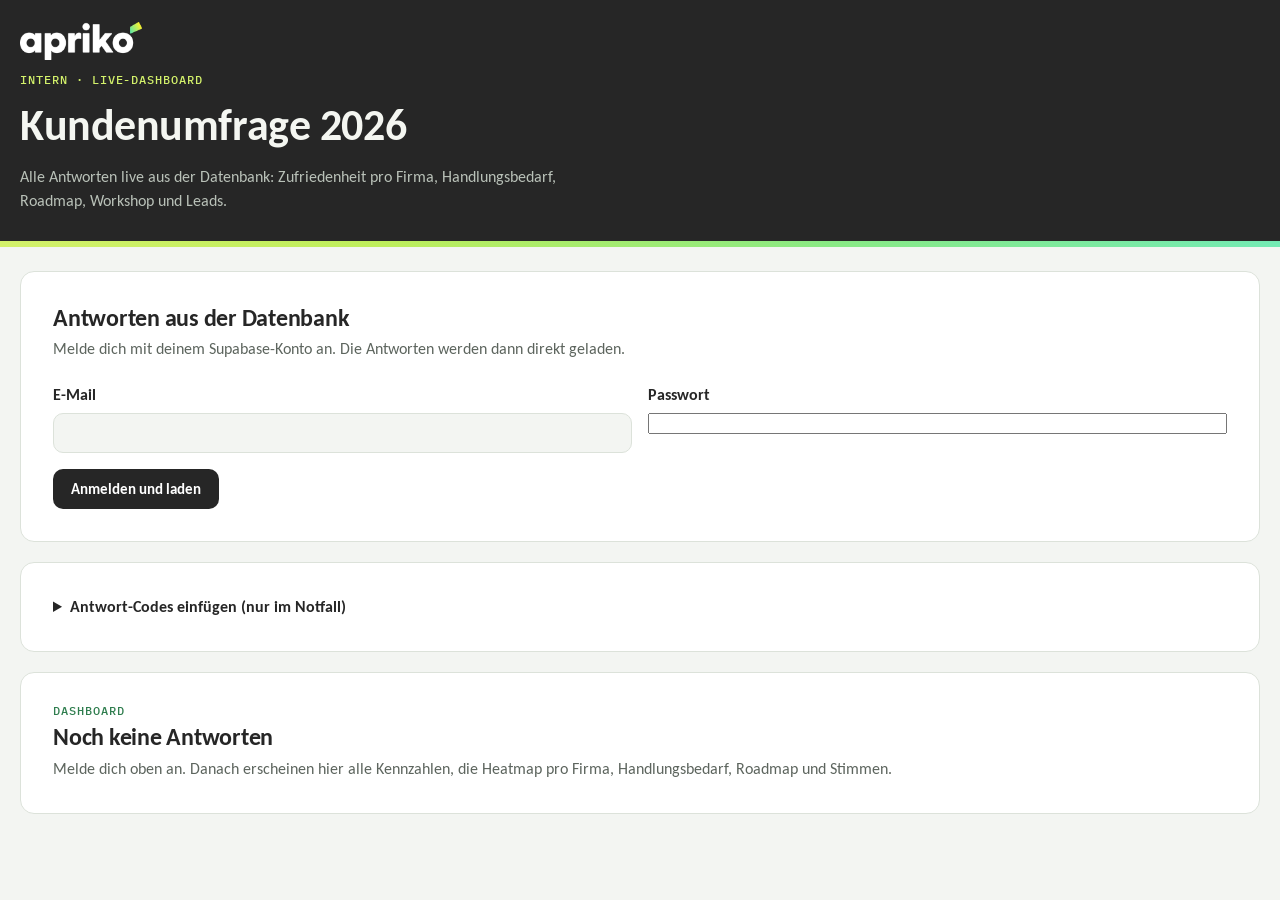
==== commit 3bfb1881: "Add files via upload" ====
--- a/auswertung.html
+++ b/auswertung.html
@@ -10,6 +10,9 @@
 <link rel="icon" type="image/png" href="icon.png">
 <link rel="stylesheet" href="style.css">
 <style>
+:root{ --d1:#C0392F; --d2:#E5897E; --d3:#F5D2CC; --d4:#D3E2F5; --d5:#7FA7DC; --d6:#2E62B0; --dn:#ECEFEA; --dt1:#fff; --dt6:#fff }
+@media (prefers-color-scheme: dark){:root:not([data-theme="light"]){ --d1:#E46A5F; --d2:#9C4A43; --d3:#5A3D3A; --d4:#334257; --d5:#3F6699; --d6:#6E9FE6; --dn:#303330; --dt1:#1B1C1B; --dt6:#1B1C1B }}
+:root[data-theme="dark"]{ --d1:#E46A5F; --d2:#9C4A43; --d3:#5A3D3A; --d4:#334257; --d5:#3F6699; --d6:#6E9FE6; --dn:#303330; --dt1:#1B1C1B; --dt6:#1B1C1B }
 table.answers td{vertical-align:middle}
 table.answers td.act{white-space:nowrap;text-align:right}
 .btn.small{padding:5px 10px;font-size:13px}
@@ -17,14 +20,102 @@
 .hbar:has(.pct){grid-template-columns:minmax(0,1fr) 120px 40px 48px}
 .hbar .pct{color:var(--muted)}
 @media (max-width:480px){.hbar:has(.pct){grid-template-columns:minmax(0,1fr) 60px 34px 42px}}
+/* Navigation */
+.dash-nav{position:sticky;top:0;z-index:20;display:flex;gap:6px;overflow-x:auto;padding:10px 0;background:var(--bg);scrollbar-width:none}
+.dash-nav a{flex:0 0 auto;font:600 13px var(--f-body);padding:7px 12px;border-radius:999px;background:var(--surface);border:1px solid var(--line);color:var(--ink);text-decoration:none}
+.dash-nav a:hover{border-color:var(--ink)}
+.dash-sec{display:flex;flex-direction:column;gap:16px;scroll-margin-top:60px}
+.dash-2{gap:16px;align-items:start}
+@media (max-width:900px){.dash-2{grid-template-columns:1fr}}
+/* Hero */
+.hero{display:grid;grid-template-columns:minmax(240px,1fr) 2fr;gap:16px}
+@media (max-width:900px){.hero{grid-template-columns:1fr}}
+.hero-main{background:var(--head-bg);color:var(--head-ink);border-radius:14px;padding:22px;display:flex;flex-direction:column;gap:10px;position:relative;overflow:hidden}
+.hero-main::after{content:"";position:absolute;left:0;right:0;bottom:0;height:4px;background:var(--grad)}
+.hero-main .eyebrow{color:var(--head-muted)}
+.hero-num{font:700 64px/1 var(--f-display);font-variant-numeric:tabular-nums}
+.hero-kpis{display:grid;grid-template-columns:repeat(3,1fr);gap:12px}
+.hero-kpis .kpi:last-child{grid-column:span 2}
+@media (max-width:620px){.hero-kpis{grid-template-columns:repeat(2,1fr)}}
+.kpi b small{font-size:15px;color:var(--muted);font-weight:400}
+.npsbar{display:flex;gap:2px;height:12px;border-radius:6px;overflow:hidden;background:rgba(255,255,255,.08)}
+.npsbar i{display:block;height:100%}
+.n-det{background:var(--d1)} .n-pas{background:#9AA39A} .n-pro{background:var(--d6)}
+.hero-main .n-pro{background:#6E9FE6} .hero-main .n-det{background:#E46A5F}
+.npsleg{display:flex;flex-wrap:wrap;gap:12px;font-size:12px;color:var(--head-muted)}
+.npsleg i{display:inline-block;width:10px;height:10px;border-radius:3px;margin-right:5px;vertical-align:-1px}
+/* Bereiche */
+.areas{display:grid;grid-template-columns:repeat(auto-fit,minmax(200px,1fr));gap:12px}
+.area{background:var(--surface);border:1px solid var(--line);border-radius:12px;padding:14px;display:flex;flex-direction:column;gap:8px}
+.area-row{display:flex;align-items:baseline;gap:8px;flex-wrap:wrap}.area-row b{font:700 30px var(--f-display);font-variant-numeric:tabular-nums}
+.meter6{height:6px;border-radius:3px;background:var(--chip);overflow:hidden}.meter6 i{display:block;height:100%;background:var(--grad);border-radius:3px}
+/* Bewertungs-Zellen (divergierend: rot 1–3, blau 4–6, Zahl immer sichtbar) */
+.sc{display:inline-grid;place-items:center;min-width:30px;height:26px;padding:0 4px;border-radius:6px;font:600 13px var(--f-mono);font-variant-numeric:tabular-nums;background:var(--dn);color:var(--muted)}
+.sc.s1{background:var(--d1);color:var(--dt1)}.sc.s2{background:var(--d2);color:var(--ink)}.sc.s3{background:var(--d3);color:var(--ink)}
+.sc.s4{background:var(--d4);color:var(--ink)}.sc.s5{background:var(--d5);color:var(--ink)}.sc.s6{background:var(--d6);color:var(--dt6)}
+.track i.b1,.track i.b2,.track i.b3{background:var(--d1)!important}.track i.b4,.track i.b5,.track i.b6{background:var(--d6)!important}
+.scale-leg{display:flex;flex-wrap:wrap;align-items:center;gap:4px;font-size:12px}.scale-leg .muted{margin-left:6px}
+/* Heatmap */
+table.heat{border-collapse:separate;border-spacing:2px;font-size:13px;width:auto}
+table.heat th,table.heat td{padding:0;border:0;text-align:center;vertical-align:bottom;background:none}
+table.heat td{vertical-align:middle}
+table.heat .hf{text-align:left;white-space:nowrap;padding-right:12px;position:sticky;left:0;background:var(--surface);z-index:1;vertical-align:middle;font:600 14px var(--f-body);text-transform:none;letter-spacing:0;color:var(--ink)}
+table.heat tr.avgrow .hf{font-weight:400;color:var(--muted)}
+table.heat .hf .muted{display:block;font-size:11px;font-weight:400}
+table.heat .hsec{font:600 11px var(--f-mono);text-transform:uppercase;letter-spacing:.05em;color:var(--muted);border-bottom:2px solid var(--line);padding-bottom:4px;text-align:left}
+table.heat th.vh{height:180px;width:32px;text-transform:none;letter-spacing:0}
+table.heat th.vh span{writing-mode:vertical-rl;transform:rotate(180deg);display:inline-block;max-height:176px;font-family:var(--f-body);text-transform:none;letter-spacing:0;overflow:hidden;text-overflow:ellipsis;white-space:nowrap;font-weight:400;font-size:12px;color:var(--muted)}
+table.heat td.tot{padding-left:6px}
+table.heat tr.avgrow th,table.heat tr.avgrow td{padding-top:6px;border-top:2px solid var(--line)}
+table.heat tr:hover .hf .firm{text-decoration:underline}
+.npsv{display:inline-grid;place-items:center;min-width:30px;height:26px;border-radius:6px;font:600 13px var(--f-mono);background:var(--chip)}
+.npsv.n-pro{background:var(--d6);color:var(--dt6)}.npsv.n-det{background:var(--d1);color:var(--dt1)}.npsv.n-pas{background:#C9CEC8;color:#262626}
+button.firm{font:inherit;font-weight:700;background:none;border:0;padding:0;color:var(--ink);cursor:pointer;text-align:left}
+button.firm.link{font-weight:600;text-decoration:underline;text-decoration-color:var(--line);text-underline-offset:3px}
+button.firm:hover{text-decoration-color:var(--ink)}
+.comment.crit{display:flex;flex-direction:column;gap:6px}
+.crit-line{display:flex;align-items:center;gap:10px}
+.who button.firm{font:inherit;text-transform:inherit;letter-spacing:inherit}
+.saldo{font:600 13px var(--f-mono);padding:3px 8px;border-radius:999px;background:var(--chip);margin-left:6px}
+.sub{margin-top:6px}
+/* Roadmap */
+.rmap{display:flex;flex-direction:column}
+.rm{border-top:1px solid var(--line)}
+.rm summary{display:grid;grid-template-columns:28px minmax(0,1fr) 140px 36px;gap:10px;align-items:center;padding:9px 0;cursor:pointer;list-style:none;font-size:14px}
+.rm summary::-webkit-details-marker{display:none}
+.rm summary .rk{font:600 12px var(--f-mono);color:var(--muted)}
+.rm summary .track{height:8px;background:var(--chip);border-radius:4px;overflow:hidden}.rm summary .track i{display:block;height:100%;background:var(--grad);border-radius:4px}
+.rm summary .v{font:500 13px var(--f-mono);text-align:right}
+.rm[open] summary .rt{font-weight:700}
+@media (max-width:520px){.rm summary{grid-template-columns:22px minmax(0,1fr) 60px 30px}}
+.rm-who{display:flex;flex-wrap:wrap;gap:6px;padding:0 0 12px 38px}
+@media (max-width:520px){.rm-who{padding-left:0}}
+.chip{font:13px var(--f-body);padding:5px 10px;border-radius:999px;background:var(--chip);border:1px solid var(--line);color:var(--ink)}
+.chip b{font-weight:700;margin-right:4px}
+button.chip{cursor:pointer}button.chip:hover{border-color:var(--ink)}
+/* Firmenprofil */
+dialog#firmDlg{border:0;border-radius:16px;padding:0;max-width:760px;width:calc(100% - 32px);max-height:88vh;background:var(--surface);color:var(--ink);box-shadow:0 20px 60px rgba(0,0,0,.35)}
+dialog#firmDlg::backdrop{background:rgba(0,0,0,.45)}
+.pf{display:flex;flex-direction:column;gap:18px;padding:clamp(18px,4vw,28px);position:relative}
+.pf-close{position:absolute;top:14px;right:14px}
+.pf-body{display:flex;flex-direction:column;gap:18px}
+.pf-grid{display:grid;grid-template-columns:repeat(auto-fit,minmax(220px,1fr));gap:2px 18px}
+.pf-row{display:flex;justify-content:space-between;gap:12px;border-top:1px solid var(--line);padding:6px 0;font-size:14px}
+.pf-row span:last-child{text-align:right;font-weight:600}
+.pf-rates{display:grid;grid-template-columns:repeat(auto-fit,minmax(240px,1fr));gap:6px 16px}
+.pf-rate{display:flex;align-items:center;gap:10px;font-size:14px}
+/* Tooltip */
+#tip{position:fixed;z-index:50;pointer-events:none;max-width:280px;background:var(--head-bg);color:var(--head-ink);font-size:12px;line-height:1.4;padding:6px 9px;border-radius:8px;box-shadow:0 6px 18px rgba(0,0,0,.25)}
+details.codes>summary{cursor:pointer;font-weight:700}
+.brandbar .inner,.wrap{max-width:1240px}
 </style>
 </head>
 <body>
   <header class="brandbar"><div class="inner">
     <img class="logo" src="logo.png" alt="Apriko" onerror="this.hidden=true;this.nextElementSibling.hidden=false"><span class="wordmark" hidden>Apriko</span>
-    <span class="eyebrow">Intern · Apriko</span>
-    <h1>Auswertung Kundenumfrage 2026</h1>
-    <p>Hier sammelst du die Antwort-Codes aus den Kunden-Mails. Alles läuft lokal in deinem Browser.</p>
+    <span class="eyebrow">Intern · Live-Dashboard</span>
+    <h1>Kundenumfrage 2026</h1>
+    <p>Alle Antworten live aus der Datenbank: Zufriedenheit pro Firma, Handlungsbedarf, Roadmap, Workshop und Leads.</p>
   </div></header>
 <div class="wrap">
   <div class="panel" id="dbPanel">
@@ -37,16 +128,20 @@
     </form>
     <div class="nav" id="dbBar" style="justify-content:flex-start" hidden><button type="button" class="btn primary" id="dbReload">Neu laden</button><button type="button" class="btn ghost" id="dbLogout">Abmelden</button><span class="note" id="dbInfo2"></span></div>
   </div>
-  <div class="panel">
-    <div class="panel-head"><h2>Antwort-Codes einfügen</h2>
+  <details class="panel codes">
+    <summary>Antwort-Codes einfügen (nur im Notfall)</summary>
+    <div class="panel-head">
       <p class="muted">Nur nötig, falls bei einem Kunden die direkte Übermittlung nicht geklappt hat. Kopier die Codes aus den E-Mails hierher. Ganze Mails gehen auch, die Codes werden automatisch erkannt. Doppelte Codes zählen nur einmal.</p></div>
     <div class="field"><label for="codes">Codes oder E-Mail-Texte</label><textarea id="codes" style="min-height:140px;font-family:var(--f-mono);font-size:13px" placeholder="APK1:…"></textarea></div>
     <div class="nav" style="justify-content:flex-start"><button type="button" class="btn primary" id="addCodes">Hinzufügen</button><button type="button" class="btn ghost" id="clearCodes">Alle entfernen</button><span class="note" id="fileInfo"></span></div>
     <div id="confirmClear" class="msg err" hidden><b>Alle gespeicherten Codes aus diesem Browser entfernen?</b><div class="nav" style="justify-content:flex-start"><button type="button" class="btn primary" id="clearYes">Ja, entfernen</button><button type="button" class="btn ghost" id="clearNo">Abbrechen</button></div></div>
     <p class="note">Die Codes bleiben nur in diesem Browser gespeichert, nichts wird hochgeladen. Für eine Sicherung: unten «CSV herunterladen» oder die Codes in einer Textdatei aufbewahren.</p>
-  </div>
-  <section id="results" class="wrap"></section>
+  </details>
+  <nav class="dash-nav" id="dashNav" hidden aria-label="Bereiche"><a href="#d-ueberblick">Überblick</a><a href="#d-heatmap">Heatmap</a><a href="#d-handlung">Handlungsbedarf</a><a href="#d-roadmap">Roadmap</a><a href="#d-leads">Workshop &amp; Leads</a><a href="#d-integration">Integration</a><a href="#d-stimmen">Stimmen</a><a href="#d-eintraege">Einträge</a></nav>
+  <section id="results" class="wrap" style="padding:0"></section>
 </div>
+<dialog id="firmDlg"><div class="pf"><button type="button" class="btn ghost small pf-close" onclick="this.closest('dialog').close()">Schliessen</button><div class="pf-body"></div></div></dialog>
+<div id="tip" role="tooltip" hidden></div>
 <script src="code.js"></script>
 <script src="fragen.js"></script>
 <script>
@@ -58,122 +153,197 @@
 function avg(arr){ const v = arr.filter(x=>x!=null&&x!=="na"&&x!=="").map(Number); return v.length? v.reduce((a,b)=>a+b,0)/v.length : null; }
 function color(v,max){ const r=v/max; return r>=.75?"var(--good)":r>=.55?"var(--warn)":"var(--bad)"; }
 let latest = [];
+/* ---------- Dashboard ---------- */
+const fmtD = d=>{ try{ return new Date(d).toLocaleString("de-CH",{day:"2-digit",month:"2-digit",year:"numeric",hour:"2-digit",minute:"2-digit"}); }catch(e){ return ""; } };
+const num = v => (v==null||v===""||v==="na") ? null : Number(v);
+const f1 = v => v==null ? "–" : v.toFixed(1);
+const bucket = v => v==null ? 0 : Math.min(6, Math.max(1, Math.round(v)));
+const cell = (v, label) => `<span class="sc s${bucket(v)}"${label?` data-tip="${esc(label)}"`:""}>${v==null?"–":(Number.isInteger(v)?v:v.toFixed(1))}</span>`;
+const firmName = r => (r.answers.firma||"").trim() || "anonym";
+let VIEW = { ALL:[], R:[], items:[] };
 function renderResults(){
-  const ALL = latest;                                   // inkl. Neukunden-Workshop-Anmeldungen
+  /* Doppelt abgeschickte Antworten (gleiche Sendungs-ID oder identischer Inhalt) zählen nur einmal; die älteste bleibt */
+  const byAge = latest.map((r,i)=>({r,i})).sort((a,b)=>String(a.r._created||a.r.submittedAt||"").localeCompare(String(b.r._created||b.r.submittedAt||"")));
+  const dupKey = r=> r.sid ? "sid:"+r.sid : (r.kind||"")+"|"+JSON.stringify(r.answers||{})+"|"+JSON.stringify(r.roadmap||[]);
+  const seenK = new Set(), DUP = new Set();
+  byAge.forEach(({r,i})=>{ const k = dupKey(r); if(seenK.has(k)) DUP.add(i); else seenK.add(k); });
+  const ALL = latest.filter((r,i)=>!DUP.has(i));       // inkl. Neukunden-Workshop-Anmeldungen, ohne Doppelte
   const R = ALL.filter(r=>r.kind!=="workshop"), n = R.length;   // nur Umfrage-Antworten
-  if(!ALL.length){ results.innerHTML = `<div class="panel"><div class="panel-head"><span class="eyebrow">Auswertung</span><h2>Noch keine Antworten</h2><p class="muted">Füg oben die Antwort-Codes aus den Kunden-Mails ein. Danach erscheinen hier NPS, Bewertungen pro Bereich, die Roadmap-Rangliste und alle Kommentare.</p></div></div>`; return; }
-  const nps = R.map(r=>r.answers.nps).filter(x=>x!=null).map(Number);
-  const pro = nps.filter(x=>x>=9).length, det = nps.filter(x=>x<=6).length;
+  document.getElementById("dashNav").hidden = !ALL.length;
+  if(!ALL.length){ results.innerHTML = `<div class="panel"><div class="panel-head"><span class="eyebrow">Dashboard</span><h2>Noch keine Antworten</h2><p class="muted">Melde dich oben an. Danach erscheinen hier alle Kennzahlen, die Heatmap pro Firma, Handlungsbedarf, Roadmap und Stimmen.</p></div></div>`; return; }
+
+  /* Bewertungsfragen (ohne Gesamt) und Bereiche */
+  const rateSecs = SECTIONS.filter(s=>s.items && s.items.length && s.kind!=="overall");
+  const items = []; rateSecs.forEach(s=>s.items.forEach(([k,l])=>items.push({k,l,sec:s.id,secTitle:s.title})));
+  const itemStat = items.map(it=>{ const v = R.map(r=>num(r.answers[it.k])).filter(x=>x!=null); return Object.assign({}, it, {n:v.length, avg: v.length? v.reduce((a,b)=>a+b,0)/v.length : null, happy: v.length? Math.round(v.filter(x=>x>=4).length/v.length*100) : null}); });
+  const firmAvg = r => { const v = items.map(it=>num(r.answers[it.k])).filter(x=>x!=null); return v.length? v.reduce((a,b)=>a+b,0)/v.length : null; };
+  VIEW = { ALL, R, items };
+
+  /* KPIs */
+  const nps = R.map(r=>num(r.answers.nps)).filter(x=>x!=null);
+  const pro = nps.filter(x=>x>=9).length, pas = nps.filter(x=>x>=7&&x<=8).length, det = nps.filter(x=>x<=6).length;
   const npsScore = nps.length? Math.round((pro-det)/nps.length*100) : null;
   const gt = avg(R.map(r=>r.answers.g_total));
-  const cb = R.filter(r=>r.answers.callback).length;
-  let html = `<div class="kpis">
-    <div class="kpi"><span>Antworten</span><b>${n}</b></div>
-    <div class="kpi"><span>NPS (−100 bis +100)</span><b>${npsScore==null?'–':(npsScore>0?'+':'')+npsScore}</b></div>
-    <div class="kpi"><span>Gesamtzufriedenheit Ø (1–6)</span><b>${gt==null?'–':gt.toFixed(1)}</b></div>
-    <div class="kpi"><span>Gesprächswunsch</span><b>${cb}</b></div></div>`;
-  SECTIONS.filter(s=>s.items).forEach(s=>{
-    html += `<div class="panel"><div class="panel-head"><span class="eyebrow">Bewertung 1–6 · Ø und Anteil zufrieden (4–6)</span><h2>${esc(s.title)}</h2></div><div>`;
-    s.items.forEach(([k,l])=>{ const vals = R.map(r=>r.answers[k]); const a = avg(vals); const valid = vals.filter(x=>x&&x!=="na"); const cnt = valid.length; const happy = cnt ? Math.round(valid.filter(x=>Number(x)>=4).length/cnt*100) : null;
-      html += `<div class="hbar"><span>${esc(l)} <span class="muted">(${cnt})</span></span><span class="track"><i style="width:${a?((a-1)/5*100).toFixed(0):0}%;background:${a?color(a,6):'transparent'}"></i></span><span class="v">${a==null?'–':a.toFixed(1)}</span><span class="v pct">${happy==null?'':happy+' %'}</span></div>`; });
-    const cs = R.filter(r=>r.answers["c_"+s.id]);
-    html += `</div>${cs.length?`<div><h3>Kommentare</h3>${cs.map(r=>`<div class="comment"><div class="who">${esc(r.answers.firma||'anonym')} · ${esc(r.answers.rolle||'')}</div>${esc(r.answers["c_"+s.id])}</div>`).join("")}</div>`:''}</div>`;
-  });
-  // Entwicklungsfortschritt 2026
-  const fs = {}; R.forEach(r=>{ const v = r.answers.g_fortschritt; if(v) fs[v]=(fs[v]||0)+1; });
-  const fsN = Object.values(fs).reduce((a,b)=>a+b,0);
-  const fsTxt = R.filter(r=>r.answers.g_fortschritt_txt);
-  html += `<div class="panel"><div class="panel-head"><span class="eyebrow">Wahrnehmung</span><h2>Entwicklungsfortschritte 2026 bemerkt?</h2><p class="note">${fsN} Antworten</p></div><div>${
-    FORTSCHRITT.map(o=>{ const c = fs[o]||0; return `<div class="hbar"><span>${esc(o)}</span><span class="track"><i style="width:${fsN?(c/fsN*100).toFixed(0):0}%;background:var(--accent)"></i></span><span class="v">${c}</span></div>`; }).join("")}</div>
-    ${fsTxt.length?`<div><h3>Kommentare</h3>${fsTxt.map(r=>`<div class="comment"><div class="who">${esc(r.answers.firma||'anonym')} · ${esc(r.answers.g_fortschritt||'')}</div>${esc(r.answers.g_fortschritt_txt)}</div>`).join("")}</div>`:''}</div>`;
-  // Tendenz 2026 (Software / BPO)
-  if(typeof TENDENZ!=="undefined" && TENDENZ.length){
-    const block = (key,label)=>{
-      const c = {}; R.forEach(r=>{ const v = r.answers[key]; if(v) c[v]=(c[v]||0)+1; });
-      const n = Object.values(c).reduce((a,b)=>a+b,0); if(!n) return `<div><h3>${label}</h3><p class="muted">Noch keine Antworten.</p></div>`;
-      const pos = (c[TENDENZ[0]]||0)+(c[TENDENZ[1]]||0), neg = (c[TENDENZ[3]]||0)+(c[TENDENZ[4]]||0), rated = n-(c[TENDENZ[5]]||0);
-      const saldo = rated ? Math.round((pos-neg)/rated*100) : 0;
-      const col = i => i<2 ? "var(--good)" : i===2 ? "var(--muted)" : i<5 ? "var(--bad)" : "var(--line)";
-      return `<div><h3>${label} <span class="muted" style="font-weight:400">· Saldo ${saldo>0?'+':''}${saldo} (besser minus schlechter, in %)</span></h3>${
-        TENDENZ.map((o,i)=>{ const k = c[o]||0; return `<div class="hbar"><span>${esc(o)}</span><span class="track"><i style="width:${(k/n*100).toFixed(0)}%;background:${col(i)}"></i></span><span class="v">${k}</span></div>`; }).join("")}</div>`;
-    };
-    html += `<div class="panel"><div class="panel-head"><span class="eyebrow">Entwicklung</span><h2>Tendenz 2026: besser oder schlechter?</h2></div>${block("trend_sw","Software")}${block("trend_bpo","BPO")}</div>`;
-  }
-  // Workshop-Anmeldungen
-  if(typeof WS_TERMINE!=="undefined" && WS_TERMINE.length){
-    const wsDates = WS_TERMINE.slice(0, Math.max(0, WS_TERMINE.length-2));
-    const reg = ALL.filter(r=>wsDates.includes(r.answers.ws_termin));
-    const later = ALL.filter(r=>r.answers.ws_termin && r.answers.ws_termin===WS_TERMINE[WS_TERMINE.length-2] && wsDates.length < WS_TERMINE.length-1);
-    const regs = d=>ALL.filter(r=>r.answers.ws_termin===d).length;
-    html += `<div class="panel"><div class="panel-head"><span class="eyebrow">Workshop</span><h2>Anmeldungen Workshop «${esc(typeof T==="function"?T("ws_titel","Die Zukunft ist heute."):"Die Zukunft ist heute.")}»</h2><p class="note">${reg.length} Anmeldungen (${reg.filter(r=>r.kind==="workshop").length} Neukunden) · online via Microsoft Teams</p></div>
-      <div class="kpis" style="grid-template-columns:repeat(${Math.max(1,wsDates.length)},1fr)">${wsDates.map(d=>`<div class="kpi"><span>${esc(d)}</span><b>${regs(d)}</b><span>Anmeldung(en)</span></div>`).join("")}</div>
+  const allV = items.flatMap(it=>R.map(r=>num(r.answers[it.k]))).filter(x=>x!=null);
+  const happyAll = allV.length? Math.round(allV.filter(x=>x>=4).length/allV.length*100) : null;
+  const wsDates = (typeof WS_TERMINE!=="undefined") ? WS_TERMINE.slice(0, Math.max(0, WS_TERMINE.length-2)) : [];
+  const reg = ALL.filter(r=>wsDates.includes(r.answers.ws_termin));
+  const leadFirms = new Set(R.filter(r=>(API_LEAD && r.answers.api===API_LEAD) || r.answers.callback).map(firmName));
+  const last = ALL.map(r=>r._created||r.submittedAt).filter(Boolean).sort().pop();
+  const seg = (c,cls,label)=> c ? `<i class="${cls}" style="flex:${c}" data-tip="${label}: ${c}"></i>` : "";
+  let html = `<section id="d-ueberblick" class="dash-sec">
+  <div class="hero">
+    <div class="hero-main"><span class="eyebrow">Net Promoter Score</span><b class="hero-num">${npsScore==null?"–":(npsScore>0?"+":"")+npsScore}</b>
+      <div class="npsbar" aria-label="Promotoren ${pro}, Passive ${pas}, Kritiker ${det}">${seg(det,"n-det","Kritiker (0–6)")}${seg(pas,"n-pas","Passive (7–8)")}${seg(pro,"n-pro","Promotoren (9–10)")}</div>
+      <div class="npsleg"><span><i class="n-det"></i>Kritiker ${det}</span><span><i class="n-pas"></i>Passive ${pas}</span><span><i class="n-pro"></i>Promotoren ${pro}</span></div></div>
+    <div class="hero-kpis">
+      <div class="kpi"><span>Antworten</span><b>${n}</b><span>${new Set(R.map(firmName)).size} Firmen${last?` · zuletzt ${esc(fmtD(last))}`:""}</span></div>
+      <div class="kpi"><span>Gesamtzufriedenheit</span><b>${f1(gt)}<small> / 6</small></b><span>Durchschnitt</span></div>
+      <div class="kpi"><span>Zufrieden (4–6)</span><b>${happyAll==null?"–":happyAll+" %"}</b><span>über alle Bewertungen</span></div>
+      <div class="kpi"><span>Workshop</span><b>${reg.length}</b><span>${wsDates.map(d=>ALL.filter(r=>r.answers.ws_termin===d).length+" am "+esc(d.split(",")[1]||d).trim().replace(/ 2026/,"")).join(" · ")}</span></div>
+      <div class="kpi"><span>Leads</span><b>${leadFirms.size}</b><span>API-Interesse oder Gesprächswunsch</span></div>
+    </div>
+  </div>
+  <div class="areas">${rateSecs.map(s=>{
+      const st = itemStat.filter(x=>x.sec===s.id && x.avg!=null);
+      const v = R.flatMap(r=>s.items.map(([k])=>num(r.answers[k]))).filter(x=>x!=null);
+      const a = v.length? v.reduce((p,q)=>p+q,0)/v.length : null, hp = v.length? Math.round(v.filter(x=>x>=4).length/v.length*100) : null;
+      const low = st.slice().sort((p,q)=>p.avg-q.avg)[0];
+      const rn = new Set(R.filter(r=>s.items.some(([k])=>num(r.answers[k])!=null)).map((r,i)=>i)).size;
+      return `<div class="area"><span class="eyebrow">${esc(s.title)}</span><div class="area-row"><b>${f1(a)}</b><span class="muted">Ø von 6 · ${hp==null?"–":hp+" %"} zufrieden</span></div>
+        <div class="meter6"><i style="width:${a?((a-1)/5*100).toFixed(0):0}%"></i></div>
+        <span class="note">${rn} Antworten${low?` · schwächster Punkt: <b>${esc(low.l)}</b> (${f1(low.avg)})`:""}</span></div>`; }).join("")}</div>
+  </section>`;
+
+  /* Heatmap Firmen × Fragen */
+  const rows = R.map(r=>({r, a:firmAvg(r)})).sort((p,q)=>(q.a??-1)-(p.a??-1));
+  html += `<section id="d-heatmap" class="dash-sec"><div class="panel"><div class="panel-head"><span class="eyebrow">Heatmap · Bewertung 1–6 pro Firma</span><h2>Wer ist wo zufrieden?</h2>
+    <p class="note">Rot = unzufrieden (1–3), Blau = zufrieden (4–6), «–» = nicht bewertet. Sortiert nach Ø der Firma. Firma anklicken für das ganze Profil.</p>
+    <div class="scale-leg">${[1,2,3,4,5,6].map(v=>`<span class="sc s${v}">${v}</span>`).join("")}<span class="muted">sehr schlecht → sehr gut</span></div></div>
+    <div class="tablewrap"><table class="heat"><thead><tr><th class="hf">Firma</th>${rateSecs.map(s=>`<th colspan="${s.items.length}" class="hsec">${esc(s.title)}</th>`).join("")}<th class="hsec" colspan="3">Total</th></tr>
+    <tr><th class="hf"></th>${items.map(it=>`<th class="vh"><span>${esc(it.l)}</span></th>`).join("")}<th class="vh"><span>Ø Firma</span></th><th class="vh"><span>Gesamtzufriedenheit</span></th><th class="vh"><span>NPS (0–10)</span></th></tr></thead>
+    <tbody>${rows.map(({r,a},ri)=>`<tr><th class="hf"><button type="button" class="firm" data-firm="${R.indexOf(r)}">${esc(firmName(r))}</button><span class="muted">${esc(r.answers.rolle||"")}</span></th>${
+      items.map(it=>`<td>${cell(num(r.answers[it.k]), firmName(r)+" · "+it.l+": "+(r.answers[it.k]||"nicht bewertet"))}</td>`).join("")}
+      <td class="tot">${cell(a, firmName(r)+" · Ø über alle Fragen: "+f1(a))}</td><td class="tot">${cell(num(r.answers.g_total), firmName(r)+" · Gesamtzufriedenheit")}</td><td class="tot"><span class="npsv ${num(r.answers.nps)==null?"":num(r.answers.nps)>=9?"n-pro":num(r.answers.nps)>=7?"n-pas":"n-det"}">${r.answers.nps??"–"}</span></td></tr>`).join("")}
+    <tr class="avgrow"><th class="hf">Ø alle Firmen</th>${itemStat.map(it=>`<td>${cell(it.avg, it.l+": Ø "+f1(it.avg)+" ("+it.n+" Antworten)")}</td>`).join("")}<td class="tot">${cell(allV.length?allV.reduce((p,q)=>p+q,0)/allV.length:null)}</td><td class="tot">${cell(gt)}</td><td class="tot"><span class="npsv">${npsScore==null?"–":(npsScore>0?"+":"")+npsScore}</span></td></tr></tbody></table></div></div></section>`;
+
+  /* Handlungsbedarf & Stärken */
+  const ranked = itemStat.filter(x=>x.avg!=null).sort((p,q)=>p.avg-q.avg);
+  const crit = []; R.forEach(r=>items.forEach(it=>{ const v = num(r.answers[it.k]); if(v!=null && v<=2) crit.push({r,it,v}); }));
+  crit.sort((p,q)=>p.v-q.v);
+  const critics = R.filter(r=>num(r.answers.nps)!=null && num(r.answers.nps)<=6);
+  const barRow = it => `<div class="hbar sbar" data-tip="${esc(it.secTitle+" · "+it.l+": Ø "+f1(it.avg)+", "+it.happy+" % zufrieden, "+it.n+" Antworten")}"><span>${esc(it.l)} <span class="muted">· ${esc(it.secTitle)}</span></span><span class="track"><i class="b${bucket(it.avg)}" style="width:${((it.avg-1)/5*100).toFixed(0)}%"></i></span><span class="v">${f1(it.avg)}</span></div>`;
+  html += `<section id="d-handlung" class="dash-sec"><div class="grid2 dash-2">
+    <div class="panel"><div class="panel-head"><span class="eyebrow">Handlungsbedarf</span><h2>Die 5 schwächsten Punkte</h2></div><div>${ranked.slice(0,5).map(barRow).join("")||'<p class="muted">Noch keine Bewertungen.</p>'}</div>
+      ${crit.length?`<div><h3>Einzelne kritische Bewertungen (1–2)</h3>${crit.map(c=>`<div class="comment crit"><div class="who"><button type="button" class="firm link" data-firm="${R.indexOf(c.r)}">${esc(firmName(c.r))}</button> · ${esc(c.it.secTitle)}</div><div class="crit-line">${cell(c.v)}<span>${esc(c.it.l)}</span></div></div>`).join("")}</div>`:'<p class="note">Keine Bewertung 1 oder 2 – gut so.</p>'}
+      ${critics.length?`<div><h3>Kritiker (NPS 0–6)</h3>${critics.map(r=>`<div class="comment crit"><div class="who"><button type="button" class="firm link" data-firm="${R.indexOf(r)}">${esc(firmName(r))}</button> · NPS ${esc(r.answers.nps)}</div>${esc(r.answers.g_improve||"(kein Verbesserungsvorschlag)")}</div>`).join("")}</div>`:""}</div>
+    <div class="panel"><div class="panel-head"><span class="eyebrow">Stärken</span><h2>Die 5 stärksten Punkte</h2></div><div>${ranked.slice().reverse().slice(0,5).map(barRow).join("")||'<p class="muted">Noch keine Bewertungen.</p>'}</div>
+      ${R.some(r=>r.answers.g_best)?`<div><h3>Was Kunden schätzen</h3>${R.filter(r=>r.answers.g_best).map(r=>`<div class="comment"><div class="who"><button type="button" class="firm link" data-firm="${R.indexOf(r)}">${esc(firmName(r))}</button></div>${esc(r.answers.g_best)}</div>`).join("")}</div>`:""}</div>
+  </div>`;
+  /* Alle Fragen nach Bereich */
+  html += `<div class="panel"><div class="panel-head"><span class="eyebrow">Alle Bewertungen · Ø und Anteil zufrieden (4–6)</span><h2>Nach Bereich</h2></div>${rateSecs.map(s=>`<div><h3>${esc(s.title)}</h3>${
+      itemStat.filter(x=>x.sec===s.id).map(it=>`<div class="hbar sbar" data-tip="${esc(it.l+": "+(it.avg==null?"keine Antworten":"Ø "+f1(it.avg)+", "+it.happy+" % zufrieden, "+it.n+" Antworten"))}"><span>${esc(it.l)} <span class="muted">(${it.n})</span></span><span class="track"><i class="b${bucket(it.avg)}" style="width:${it.avg?((it.avg-1)/5*100).toFixed(0):0}%"></i></span><span class="v">${f1(it.avg)}</span><span class="v pct">${it.happy==null?"":it.happy+" %"}</span></div>`).join("")}${
+      (()=>{ const cs = R.filter(r=>r.answers["c_"+s.id]); return cs.length?`<div class="sub">${cs.map(r=>`<div class="comment"><div class="who">${esc(firmName(r))}</div>${esc(r.answers["c_"+s.id])}</div>`).join("")}</div>`:""; })()}</div>`).join("")}</div></section>`;
+
+  /* Roadmap mit Drilldown */
+  const score = {}, votes = {}, who = {}, own = [];
+  R.forEach(r=>(r.roadmap||[]).forEach(x=>{ if(x.own){ own.push({t:x.title,r,rank:x.rank}); return; }
+    score[x.title]=(score[x.title]||0)+Math.max(1,4-x.rank); votes[x.title]=(votes[x.title]||0)+1; (who[x.title]=who[x.title]||[]).push({r,rank:x.rank}); }));
+  const rk = Object.entries(score).sort((a,b)=>b[1]-a[1]||votes[b[0]]-votes[a[0]]); const mx = rk.length? rk[0][1] : 1;
+  const untouched = TOPICS.map(t=>t[1]).filter(t=>!score[t]);
+  html += `<section id="d-roadmap" class="dash-sec"><div class="panel"><div class="panel-head"><span class="eyebrow">Roadmap · Top 3 je Kunde</span><h2>Was wollen die Kunden als Nächstes?</h2><p class="note">Punkte: Platz 1 = 3, Platz 2 = 2, Platz 3 = 1. Thema anklicken: wer hat es auf welchem Platz gewählt.</p></div>
+    <div class="rmap">${rk.map(([t,sc],i)=>`<details class="rm"><summary><span class="rk">${i+1}</span><span class="rt">${esc(t)} <span class="muted">· ${votes[t]} ${votes[t]===1?"Nennung":"Nennungen"}</span></span><span class="track"><i style="width:${(sc/mx*100).toFixed(0)}%"></i></span><span class="v">${sc}</span></summary>
+      <div class="rm-who">${who[t].sort((a,b)=>a.rank-b.rank).map(w=>`<button type="button" class="chip firm" data-firm="${R.indexOf(w.r)}"><b>Platz ${w.rank}</b> ${esc(firmName(w.r))}</button>`).join("")}</div></details>`).join("")||'<p class="muted">Noch keine Priorisierungen.</p>'}</div>
+    ${untouched.length&&rk.length?`<p class="note">Von niemandem gewählt: ${untouched.map(esc).join(" · ")}</p>`:""}
+    ${own.length?`<div><h3>Eigene Themen der Kunden</h3>${own.map(o=>`<div class="comment"><div class="who"><button type="button" class="firm link" data-firm="${R.indexOf(o.r)}">${esc(firmName(o.r))}</button> · Platz ${o.rank}</div>${esc(o.t)}</div>`).join("")}</div>`:""}
+    ${R.some(r=>r.answers.c_roadmap)?`<div><h3>Beschreibungen zu Themen</h3>${R.filter(r=>r.answers.c_roadmap).map(r=>`<div class="comment"><div class="who">${esc(firmName(r))}</div>${esc(r.answers.c_roadmap)}</div>`).join("")}</div>`:""}</div>`;
+  /* Fortschritt + Tendenz */
+  const dist = (key, opts, colorFn) => { const c = {}; R.forEach(r=>{ const v = r.answers[key]; if(v) c[v]=(c[v]||0)+1; }); const t = Object.values(c).reduce((a,b)=>a+b,0);
+    return { t, c, html: opts.map((o,i)=>{ const k = c[o]||0; return `<div class="hbar" data-tip="${esc(o)}: ${k} von ${t}"><span>${esc(o)}</span><span class="track"><i style="width:${t?(k/t*100).toFixed(0):0}%;background:${colorFn(i)}"></i></span><span class="v">${k}</span></div>`; }).join("") }; };
+  const tcol = i => i<2 ? "var(--d6)" : i===2 ? "var(--muted)" : i<5 ? "var(--d1)" : "var(--line)";
+  const saldo = d => { const pos=(d.c[TENDENZ[0]]||0)+(d.c[TENDENZ[1]]||0), neg=(d.c[TENDENZ[3]]||0)+(d.c[TENDENZ[4]]||0), rated=d.t-(d.c[TENDENZ[5]]||0); return rated? Math.round((pos-neg)/rated*100) : null; };
+  const tsw = dist("trend_sw", TENDENZ, tcol), tbpo = dist("trend_bpo", TENDENZ, tcol), fsd = dist("g_fortschritt", FORTSCHRITT, i=> i<2 ? "var(--d6)" : i===2 ? "var(--muted)" : i===3 ? "var(--d1)" : "var(--line)");
+  const sB = v => v==null ? "–" : (v>0?"+":"")+v;
+  html += `<div class="grid2 dash-2">
+    <div class="panel"><div class="panel-head"><span class="eyebrow">Tendenz 2026</span><h2>Besser oder schlechter geworden?</h2><p class="note">Saldo = Anteil besser minus Anteil schlechter (ohne «kann ich nicht beurteilen»).</p></div>
+      <div><h3>Software <span class="saldo">${sB(saldo(tsw))}</span></h3>${tsw.t?tsw.html:'<p class="muted">Noch keine Antworten.</p>'}</div>
+      <div><h3>BPO <span class="saldo">${sB(saldo(tbpo))}</span></h3>${tbpo.t?tbpo.html:'<p class="muted">Noch keine Antworten.</p>'}</div></div>
+    <div class="panel"><div class="panel-head"><span class="eyebrow">Wahrnehmung</span><h2>Entwicklungsfortschritte 2026 bemerkt?</h2><p class="note">${fsd.t} Antworten</p></div><div>${fsd.html}</div>
+      ${R.some(r=>r.answers.g_fortschritt_txt)?`<div><h3>Kommentare</h3>${R.filter(r=>r.answers.g_fortschritt_txt).map(r=>`<div class="comment"><div class="who">${esc(firmName(r))} · ${esc(r.answers.g_fortschritt||"")}</div>${esc(r.answers.g_fortschritt_txt)}</div>`).join("")}</div>`:""}</div>
+  </div></section>`;
+
+  /* Workshop & Leads */
+  const later = (typeof WS_TERMINE!=="undefined" && WS_TERMINE.length>=2) ? ALL.filter(r=>r.answers.ws_termin===WS_TERMINE[WS_TERMINE.length-2]) : [];
+  const apiLeads = R.filter(r=>API_LEAD && r.answers.api===API_LEAD), callbacks = R.filter(r=>r.answers.callback);
+  html += `<section id="d-leads" class="dash-sec"><div class="panel"><div class="panel-head"><span class="eyebrow">Workshop «${esc(T("ws_titel","Die Zukunft ist heute."))}»</span><h2>Anmeldungen</h2><p class="note">${reg.length} Anmeldungen (${reg.filter(r=>r.kind==="workshop").length} Neukunden) · online via Microsoft Teams</p></div>
+      <div class="kpis" style="grid-template-columns:repeat(${Math.max(1,wsDates.length)},1fr)">${wsDates.map(d=>`<div class="kpi"><span>${esc(d)}</span><b>${ALL.filter(r=>r.answers.ws_termin===d).length}</b><span>Anmeldung(en)</span></div>`).join("")}</div>
       ${reg.length?`<div class="tablewrap"><table><thead><tr><th>Termin</th><th>Name</th><th>E-Mail</th><th>Firma</th><th>Herkunft</th></tr></thead><tbody>${
-        reg.map(r=>`<tr><td>${esc(r.answers.ws_termin)}</td><td>${esc(r.answers.ws_name||'')}</td><td style="user-select:all">${esc(r.answers.ws_mail||'')}</td><td>${esc(r.answers.firma||'anonym')}</td><td>${r.kind==="workshop"?'<span class="ws-date">Neukunde</span>':'Umfrage'}</td></tr>`).join("")}</tbody></table></div>`:'<p class="muted">Noch keine Anmeldungen.</p>'}
-      ${later.length?`<div><h3>Möchten über weitere Termine informiert werden (${later.length})</h3>${later.map(r=>`<div class="comment"><div class="who">${esc(r.answers.firma||'anonym')}</div>${esc(r.answers.ws_name||'')} · ${esc(r.answers.ws_mail||'')}</div>`).join("")}</div>`:''}
-      ${reg.length?`<div class="nav" style="justify-content:flex-start"><button type="button" class="btn ghost" id="wsCopy">E-Mail-Adressen kopieren</button><span class="note" id="wsNote"></span></div>`:''}</div>`;
-  }
-  // API-Nutzung
-  const ap = {}; R.forEach(r=>{ const v = r.answers.api; if(v) ap[v]=(ap[v]||0)+1; });
-  const apN = Object.values(ap).reduce((a,b)=>a+b,0);
-  const apTxt = R.filter(r=>r.answers.api_txt);
-  const leads = R.filter(r=>API_LEAD && r.answers.api===API_LEAD);
-  if(API_OPTIONS.length) html += `<div class="panel"><div class="panel-head"><span class="eyebrow">Integrationen</span><h2>API: bekannt und genutzt?</h2><p class="note">${apN} Antworten</p></div><div>${
-    API_OPTIONS.map(o=>{ const c = ap[o]||0; return `<div class="hbar"><span>${esc(o)}</span><span class="track"><i style="width:${apN?(c/apN*100).toFixed(0):0}%;background:var(--accent)"></i></span><span class="v">${c}</span></div>`; }).join("")}</div>
-    ${leads.length?`<div><h3>Möchten kontaktiert werden (${leads.length})</h3>${leads.map(r=>`<div class="comment"><div class="who">${esc(r.answers.firma||'anonym')} · ${esc(r.answers.rolle||'')}</div>${esc(r.answers.api_txt||'(keine Systeme genannt)')}${r.answers.kname||r.answers.kmail?` · Kontakt: ${esc(r.answers.kname||'')} ${esc(r.answers.kmail||'')}`:''}</div>`).join("")}</div>`:''}
-    ${apTxt.length?`<div><h3>Gewünschte Anbindungen</h3>${apTxt.map(r=>`<div class="comment"><div class="who">${esc(r.answers.firma||'anonym')} · ${esc(r.answers.api||'')}</div>${esc(r.answers.api_txt)}</div>`).join("")}</div>`:''}</div>`;
-  // Eigene Lösungen (Insellösungen)
-  if(typeof INSEL_OPTIONS!=="undefined" && INSEL_OPTIONS.length){
-    const il = {}; R.forEach(r=>{ const v = r.answers.insel; if(v) il[v]=(il[v]||0)+1; });
-    const ilN = Object.values(il).reduce((a,b)=>a+b,0);
-    const ilTxt = R.filter(r=>r.answers.insel_txt);
-    html += `<div class="panel"><div class="panel-head"><span class="eyebrow">Integrationspotenzial</span><h2>Eigene Apps, Formulare, Excel-Listen</h2><p class="note">${ilN} Antworten · noch nicht mit Apriko verbunden</p></div><div>${
-      INSEL_OPTIONS.map(o=>{ const c = il[o]||0; return `<div class="hbar"><span>${esc(o)}</span><span class="track"><i style="width:${ilN?(c/ilN*100).toFixed(0):0}%;background:var(--accent)"></i></span><span class="v">${c}</span></div>`; }).join("")}</div>
-      ${ilTxt.length?`<div><h3>Genannte Lösungen</h3>${ilTxt.map(r=>`<div class="comment"><div class="who">${esc(r.answers.firma||'anonym')} · ${esc(r.answers.rolle||'')}${r.answers.ws_termin&&WS_TERMINE.slice(0,Math.max(0,WS_TERMINE.length-2)).includes(r.answers.ws_termin)?' · Workshop: '+esc(r.answers.ws_termin):''}</div>${esc(r.answers.insel_txt)}</div>`).join("")}</div>`:''}</div>`;
-  }
-  // Roadmap: Platz 1 = 3, Platz 2 = 2, Platz 3 = 1 Punkt
-  const score = {}, votes = {}, own = [];
-  R.forEach(r=>(r.roadmap||[]).forEach(x=>{ if(x.own){ own.push({t:x.title,f:r.answers.firma,rank:x.rank}); return; }
-    score[x.title]=(score[x.title]||0)+Math.max(1,4-x.rank); votes[x.title]=(votes[x.title]||0)+1; }));
-  const ranked = Object.entries(score).sort((a,b)=>b[1]-a[1]); const mx = ranked.length? ranked[0][1] : 1;
-  html += `<div class="panel"><div class="panel-head"><span class="eyebrow">Roadmap</span><h2>Gewünschte Themen</h2><p class="note">Punkte: Platz 1 = 3, Platz 2 = 2, Platz 3 = 1. In Klammern: Anzahl Nennungen.</p></div><div>${
-    ranked.map(([t,s])=>`<div class="hbar"><span>${esc(t)} <span class="muted">(${votes[t]})</span></span><span class="track"><i style="width:${(s/mx*100).toFixed(0)}%;background:var(--accent)"></i></span><span class="v">${s}</span></div>`).join("")||'<p class="muted">Noch keine Priorisierungen.</p>'}</div>
-    ${own.length?`<div><h3>Eigene Themen der Kunden</h3>${own.map(o=>`<div class="comment"><div class="who">${esc(o.f||'anonym')} · Platz ${o.rank}</div>${esc(o.t)}</div>`).join("")}</div>`:''}</div>`;
-  const bi = {}; R.forEach(r=>(r.answers.bpo_interest||[]).forEach(x=>bi[x]=(bi[x]||0)+1));
-  const bie = Object.entries(bi).sort((a,b)=>b[1]-a[1]);
-  if(BPO_OPTIONS.length) html += `<div class="panel"><div class="panel-head"><span class="eyebrow">Potenzial</span><h2>Interesse an BPO-Leistungen</h2></div><div>${bie.map(([t,c])=>`<div class="hbar"><span>${esc(t)}</span><span class="track"><i style="width:${(c/n*100).toFixed(0)}%;background:var(--accent)"></i></span><span class="v">${c}</span></div>`).join("")||'<p class="muted">Keine Angaben.</p>'}</div></div>`;
-  const txt = (k,t)=>{ const cs = R.filter(r=>r.answers[k]); return cs.length?`<div><h3>${t}</h3>${cs.map(r=>`<div class="comment"><div class="who">${esc(r.answers.firma||'anonym')} · ${esc(r.answers.rolle||'')}</div>${esc(r.answers[k])}</div>`).join("")}</div>`:''; };
-  html += `<div class="panel"><div class="panel-head"><span class="eyebrow">Freitext</span><h2>Stimmen</h2></div>${txt("g_best","Was Kunden schätzen")}${txt("g_improve","Was wir verbessern sollen")}${
-    cb?`<div><h3>Gesprächswünsche</h3>${R.filter(r=>r.answers.callback).map(r=>`<div class="comment"><div class="who">${esc(r.answers.firma||'anonym')}</div>${esc(r.answers.kname||'')} · ${esc(r.answers.kmail||'')}</div>`).join("")}</div>`:''}</div>`;
-  // Einzelne Antworten mit Löschen
-  const fmt = d=>{ try{ return new Date(d).toLocaleString("de-CH",{day:"2-digit",month:"2-digit",year:"numeric",hour:"2-digit",minute:"2-digit"}); }catch(e){ return ""; } };
-  const sorted = ALL.map((r,i)=>({r,i})).sort((a,b)=>String(b.r._created||b.r.submittedAt||"").localeCompare(String(a.r._created||a.r.submittedAt||"")));
-  html += `<div class="panel"><div class="panel-head"><span class="eyebrow">Einzelne Antworten</span><h2>Alle Einträge (${ALL.length})</h2>
+        reg.map(r=>`<tr><td>${esc(r.answers.ws_termin)}</td><td>${esc(r.answers.ws_name||"")}</td><td style="user-select:all">${esc(r.answers.ws_mail||"")}</td><td>${r.kind==="workshop"?esc(firmName(r)):`<button type="button" class="firm link" data-firm="${R.indexOf(r)}">${esc(firmName(r))}</button>`}</td><td>${r.kind==="workshop"?'<span class="ws-date">Neukunde</span>':"Umfrage"}</td></tr>`).join("")}</tbody></table></div>
+        <div class="nav" style="justify-content:flex-start"><button type="button" class="btn ghost" id="wsCopy">E-Mail-Adressen kopieren</button><span class="note" id="wsNote"></span></div>`:'<p class="muted">Noch keine Anmeldungen.</p>'}
+      ${later.length?`<div><h3>Möchten über weitere Termine informiert werden (${later.length})</h3>${later.map(r=>`<div class="comment"><div class="who">${esc(firmName(r))}</div>${esc(r.answers.ws_name||"")} · ${esc(r.answers.ws_mail||"")}</div>`).join("")}</div>`:""}</div>
+    <div class="panel"><div class="panel-head"><span class="eyebrow">Leads</span><h2>Wer will mehr?</h2><p class="note">Kunden, die zur API kontaktiert werden möchten oder ein Gespräch wünschen.</p></div>
+      ${apiLeads.length||callbacks.length?`<div class="tablewrap"><table><thead><tr><th>Firma</th><th>Anlass</th><th>Kontakt</th><th>Details</th></tr></thead><tbody>${
+        [...new Set(apiLeads.concat(callbacks))].map(r=>`<tr><td><button type="button" class="firm link" data-firm="${R.indexOf(r)}">${esc(firmName(r))}</button></td><td>${[apiLeads.includes(r)?"API":"" , callbacks.includes(r)?"Gesprächswunsch":""].filter(Boolean).join(" + ")}</td><td>${esc([r.answers.kname,r.answers.kmail].filter(Boolean).join(" · ")||[r.answers.ws_name,r.answers.ws_mail].filter(Boolean).join(" · ")||"–")}</td><td>${esc(r.answers.api_txt||"")}</td></tr>`).join("")}</tbody></table></div>`:'<p class="muted">Noch keine Leads.</p>'}</div></section>`;
+
+  /* Integration & Arbeitsweise */
+  const apd = dist("api", API_OPTIONS, ()=>"var(--accent)");
+  const ild = (typeof INSEL_OPTIONS!=="undefined" && INSEL_OPTIONS.length) ? dist("insel", INSEL_OPTIONS, ()=>"var(--accent)") : null;
+  const tx = (key, title, extra) => { const cs = R.filter(r=>r.answers[key]); return `<div><h3>${esc(title)} (${cs.length})</h3>${cs.length?cs.map(r=>`<div class="comment"><div class="who"><button type="button" class="firm link" data-firm="${R.indexOf(r)}">${esc(firmName(r))}</button>${extra?` · ${esc(extra(r))}`:""}</div>${esc(r.answers[key])}</div>`).join(""):'<p class="muted">Noch keine Antworten.</p>'}</div>`; };
+  html += `<section id="d-integration" class="dash-sec"><div class="grid2 dash-2">
+    <div class="panel"><div class="panel-head"><span class="eyebrow">Integrationen</span><h2>API: bekannt und genutzt?</h2><p class="note">${apd.t} Antworten</p></div><div>${apd.html}</div>${tx("api_txt","Gewünschte Anbindungen", r=>r.answers.api||"")}</div>
+    <div class="panel"><div class="panel-head"><span class="eyebrow">Integrationspotenzial</span><h2>Eigene Apps, Formulare, Excel-Listen</h2><p class="note">${ild?ild.t:0} Antworten · noch nicht mit Apriko verbunden</p></div>${ild?`<div>${ild.html}</div>`:""}${tx("insel_txt","Genannte Lösungen")}</div>
+  </div>
+  <div class="panel"><div class="panel-head"><span class="eyebrow">Arbeitsalltag</span><h2>Zeitfresser und Arbeiten ausserhalb von Apriko</h2></div><div class="grid2">${tx("f_zeit",T("f_zeit_frage","Grösster Zeitfresser"))}${tx("f_extern",T("f_extern_frage","Arbeiten ausserhalb von Apriko"))}</div></div></section>`;
+
+  /* Stimmen */
+  html += `<section id="d-stimmen" class="dash-sec"><div class="panel"><div class="panel-head"><span class="eyebrow">Freitext</span><h2>Stimmen</h2></div><div class="grid2">${tx("g_improve","Was wir verbessern sollen")}${tx("g_best","Was Kunden schätzen")}</div>${tx("c_bpo","Anmerkungen zu BPO")}</div></section>`;
+
+  /* Einträge + Rohdaten */
+  const sorted = latest.map((r,i)=>({r,i})).sort((a,b)=>String(b.r._created||b.r.submittedAt||"").localeCompare(String(a.r._created||a.r.submittedAt||"")));
+  html += `<section id="d-eintraege" class="dash-sec"><div class="panel"><div class="panel-head"><span class="eyebrow">Einzelne Antworten</span><h2>Alle Einträge (${latest.length})</h2>${DUP.size?`<p class="note"><b>${DUP.size} doppelt abgeschickt</b> – zählt nur einmal; du kannst das Doppel löschen.</p>`:""}
     <p class="note">Tests oder Doppelte hier löschen, damit sie nicht in die Auswertung einfliessen. Gelöschte Datenbank-Antworten sind endgültig weg.</p></div>
     <div class="tablewrap"><table class="answers"><thead><tr><th>Eingegangen</th><th>Firma</th><th>Funktion</th><th>NPS</th><th>Quelle</th><th></th></tr></thead><tbody>${
-    sorted.map(({r,i})=>`<tr data-i="${i}"><td>${esc(fmt(r._created||r.submittedAt))}</td><td>${esc(r.answers.firma||"anonym")}</td><td>${esc(r.answers.rolle||"")}</td><td>${esc(r.answers.nps??"")}</td><td>${r.kind==="workshop"?"Neukunden-Einladung":(r._src==="db"?"Umfrage":"Umfrage (Code)")}</td>
-      <td class="act"><button type="button" class="btn ghost small del">Löschen</button><span class="confirm" hidden>Wirklich löschen? <button type="button" class="btn primary small yes">Ja, löschen</button> <button type="button" class="btn ghost small no">Abbrechen</button></span><span class="note st"></span></td></tr>`).join("")}</tbody></table></div></div>`;
-  html += `<div class="panel"><div class="panel-head"><h2>Rohdaten</h2><p class="note">Alle Antworten als CSV (Semikolon-getrennt, für Excel).</p></div>
-    <div class="nav" style="justify-content:flex-start"><button type="button" class="btn primary" id="csvSave">CSV herunterladen</button><button type="button" class="btn ghost" id="csvCopy">CSV kopieren</button><span class="note" id="csvNote"></span></div></div>`;
+    sorted.map(({r,i})=>`<tr data-i="${i}"><td>${esc(fmtD(r._created||r.submittedAt))}</td><td>${r.kind!=="workshop"&&R.includes(r)?`<button type="button" class="firm link" data-firm="${R.indexOf(r)}">${esc(firmName(r))}</button>`:esc(firmName(r))}</td><td>${esc(r.answers.rolle||"")}</td><td>${esc(r.answers.nps??"")}</td><td>${r.kind==="workshop"?"Neukunden-Einladung":(r._src==="db"?"Umfrage":"Umfrage (Code)")}${DUP.has(i)?' <span class="ws-date">Doppelt</span>':""}</td>
+      <td class="act"><button type="button" class="btn ghost small del">Löschen</button><span class="confirm" hidden>Wirklich löschen? <button type="button" class="btn primary small yes">Ja, löschen</button> <button type="button" class="btn ghost small no">Abbrechen</button></span><span class="note st"></span></td></tr>`).join("")}</tbody></table></div>
+    <div class="nav" style="justify-content:flex-start"><button type="button" class="btn primary" id="csvSave">CSV herunterladen</button><button type="button" class="btn ghost" id="csvCopy">CSV kopieren</button><span class="note" id="csvNote"></span></div></div></section>`;
   results.innerHTML = html;
+  bindResults();
+}
+
+/* Firmenprofil */
+function openFirm(idx){
+  const r = VIEW.R[idx]; if(!r) return; const A = r.answers;
+  const secs = SECTIONS.filter(s=>s.items && s.items.length && s.kind!=="overall");
+  const row = (l,v)=> v ? `<div class="pf-row"><span class="muted">${esc(l)}</span><span>${esc(Array.isArray(v)?v.join(", "):v)}</span></div>` : "";
+  const txt = (l,k)=> A[k] ? `<div class="comment"><div class="who">${esc(l)}</div>${esc(A[k])}</div>` : "";
+  const d = document.getElementById("firmDlg");
+  d.querySelector(".pf-body").innerHTML = `<div class="panel-head"><span class="eyebrow">Firmenprofil · eingegangen ${esc(fmtD(r._created||r.submittedAt))}</span><h2>${esc(firmName(r))}</h2></div>
+    <div class="pf-grid">${row("Funktion",A.rolle)}${row("Kunde seit",A.seit)}${row("Temporärmitarbeitende",A.ma)}${row("Leistungen",A.services)}${row("NPS (0–10)",A.nps)}${row("Gesamtzufriedenheit (1–6)",A.g_total)}${row("Fortschritte 2026",A.g_fortschritt)}${row("Tendenz Software",A.trend_sw)}${row("Tendenz BPO",A.trend_bpo)}${row("API",A.api)}${row("Eigene Lösungen",A.insel)}${row("Workshop",A.ws_termin)}</div>
+    ${secs.map(s=>{ const its = s.items.filter(([k])=>A[k]!=null&&A[k]!==""); return its.length?`<div><h3>${esc(s.title)}</h3><div class="pf-rates">${its.map(([k,l])=>`<div class="pf-rate">${cell(num(A[k]))}<span>${esc(l)}</span></div>`).join("")}</div></div>`:""; }).join("")}
+    ${(r.roadmap||[]).length?`<div><h3>Roadmap Top 3</h3><div class="rm-who">${r.roadmap.map(x=>`<span class="chip"><b>Platz ${x.rank}</b> ${esc(x.title)}${x.own?" (eigenes Thema)":""}</span>`).join("")}</div></div>`:""}
+    ${txt("Grösster Zeitfresser","f_zeit")}${txt("Arbeiten ausserhalb von Apriko","f_extern")}${txt("Gewünschte Anbindungen","api_txt")}${txt("Eigene Lösungen","insel_txt")}${txt("Fortschritte – Kommentar","g_fortschritt_txt")}${txt("Was wir verbessern sollen","g_improve")}${txt("Was geschätzt wird","g_best")}${txt("Roadmap – Beschreibung","c_roadmap")}${txt("BPO – Anmerkungen","c_bpo")}
+    ${A.kname||A.kmail||A.ws_name?`<div><h3>Kontakt</h3>${row("Name",A.kname||A.ws_name)}${row("E-Mail",A.kmail||A.ws_mail)}</div>`:""}`;
+  if(typeof d.showModal === "function") d.showModal(); else d.setAttribute("open","");
+}
+function bindResults(){
+  results.onclick = e=>{ const f = e.target.closest(".firm[data-firm]"); if(f){ e.preventDefault(); openFirm(+f.dataset.firm); } };
   document.getElementById("csvCopy").onclick = async ()=>{ const note=document.getElementById("csvNote"); try{ await navigator.clipboard.writeText(toCsv()); note.textContent="CSV kopiert."; }catch(e){ note.textContent="Kopieren nicht möglich, bitte Download verwenden."; } };
   const wsc = document.getElementById("wsCopy");
   if(wsc) wsc.onclick = async ()=>{
     const wsDates = WS_TERMINE.slice(0, Math.max(0, WS_TERMINE.length-2));
-    const list = latest.filter(r=>r && wsDates.includes(r.answers.ws_termin)).map(r=>r.answers.ws_mail).filter(Boolean);
+    const list = VIEW.ALL.filter(r=>r && wsDates.includes(r.answers.ws_termin)).map(r=>r.answers.ws_mail).filter(Boolean);
     const txt = [...new Set(list)].join("; "), note = document.getElementById("wsNote");
-    try{ await navigator.clipboard.writeText(txt); note.textContent = list.length + " Adressen kopiert (für BCC)."; }catch(e){ note.textContent = txt; }
+    try{ await navigator.clipboard.writeText(txt); note.textContent = new Set(list).size + " Adressen kopiert (für BCC)."; }catch(e){ note.textContent = txt; }
   };
   const tb = document.querySelector("table.answers");
-  if(tb) tb.onclick = async e=>{
+  if(tb) tb.addEventListener("click", async e=>{
     const tr = e.target.closest("tr[data-i]"); if(!tr) return;
     const rec = latest[+tr.dataset.i], conf = tr.querySelector(".confirm"), del = tr.querySelector(".del"), st = tr.querySelector(".st");
     if(e.target.classList.contains("del")){ del.hidden = true; conf.hidden = false; tr.querySelector(".yes").focus(); return; }
     if(e.target.classList.contains("no")){ conf.hidden = true; del.hidden = false; return; }
     if(!e.target.classList.contains("yes")) return;
     conf.hidden = true; st.textContent = "Lösche …";
-    if(rec._src === "code"){
-      store = store.filter(c=>c !== rec._code); persist(); await refresh(); return;
-    }
+    if(rec._src === "code"){ store = store.filter(c=>c !== rec._code); persist(); await refresh(); return; }
     try{
       const r = await fetch(SUPABASE_URL + "/rest/v1/umfrage_antworten?id=eq." + encodeURIComponent(rec._id),
         { method:"DELETE", headers:{ "apikey": SUPABASE_KEY, "Authorization": "Bearer " + token, "Prefer":"return=representation" } });
@@ -181,15 +351,22 @@
       if(!r.ok || !gone.length) throw new Error(r.status === 401 ? "Sitzung abgelaufen, bitte neu anmelden" : "nicht gelöscht");
       dbRows = dbRows.filter(x=>x._id !== rec._id); await refresh();
     }catch(err){ st.textContent = "Fehler: " + err.message; del.hidden = false; }
-  };
+  });
   document.getElementById("csvSave").onclick = ()=>{
-    const blob = new Blob(["\uFEFF"+toCsv()],{type:"text/csv;charset=utf-8"});
+    const blob = new Blob(["﻿"+toCsv()],{type:"text/csv;charset=utf-8"});
     const a = document.createElement("a"); a.href = URL.createObjectURL(blob); a.download = "apriko-kundenumfrage-2026.csv";
     document.body.appendChild(a); a.click(); setTimeout(()=>{URL.revokeObjectURL(a.href); a.remove();},500); };
 }
+/* Tooltip für Zellen und Balken */
+(function(){
+  const tip = document.getElementById("tip");
+  document.addEventListener("pointerover", e=>{ const t = e.target.closest("[data-tip]"); if(!t){ tip.hidden = true; return; } tip.textContent = t.dataset.tip; tip.hidden = false; });
+  document.addEventListener("pointermove", e=>{ if(tip.hidden) return; const w = tip.offsetWidth, x = Math.min(e.clientX + 14, window.innerWidth - w - 8); tip.style.left = Math.max(8,x) + "px"; tip.style.top = (e.clientY + 16) + "px"; });
+  document.addEventListener("scroll", ()=>{ tip.hidden = true; }, {passive:true});
+})();
 function toCsv(){
   const keys = ["kind","firma","rolle","seit","ma","services"]; SECTIONS.filter(s=>s.items).forEach(s=>{ s.items.forEach(i=>keys.push(i[0])); keys.push("c_"+s.id); });
-  keys.push("api","api_txt","insel","insel_txt","trend_sw","trend_bpo","c_bpo","bpo_interest","c_roadmap","nps","g_fortschritt","g_fortschritt_txt","g_total","g_preis","g_best","g_improve","callback","kname","kmail","ws_termin","ws_name","ws_mail");
+  keys.push("f_zeit","f_extern","api","api_txt","insel","insel_txt","trend_sw","trend_bpo","c_bpo","bpo_interest","c_roadmap","nps","g_fortschritt","g_fortschritt_txt","g_total","g_preis","g_best","g_improve","callback","kname","kmail","ws_termin","ws_name","ws_mail");
   const q = v=>'"'+String(v==null?"":Array.isArray(v)?v.join(", "):v).replace(/"/g,'""')+'"';
   const head = keys.concat(["roadmap","eingereicht"]);
   const rows = latest.map(r=>keys.map(k=>q(k==="kind" ? (r.kind==="workshop" ? "Neukunde Workshop" : "Umfrage") : r.answers[k])).concat([q((r.roadmap||[]).map(x=>x.rank+". "+x.title).join(" | ")), q(r.submittedAt)]).join(";"));
